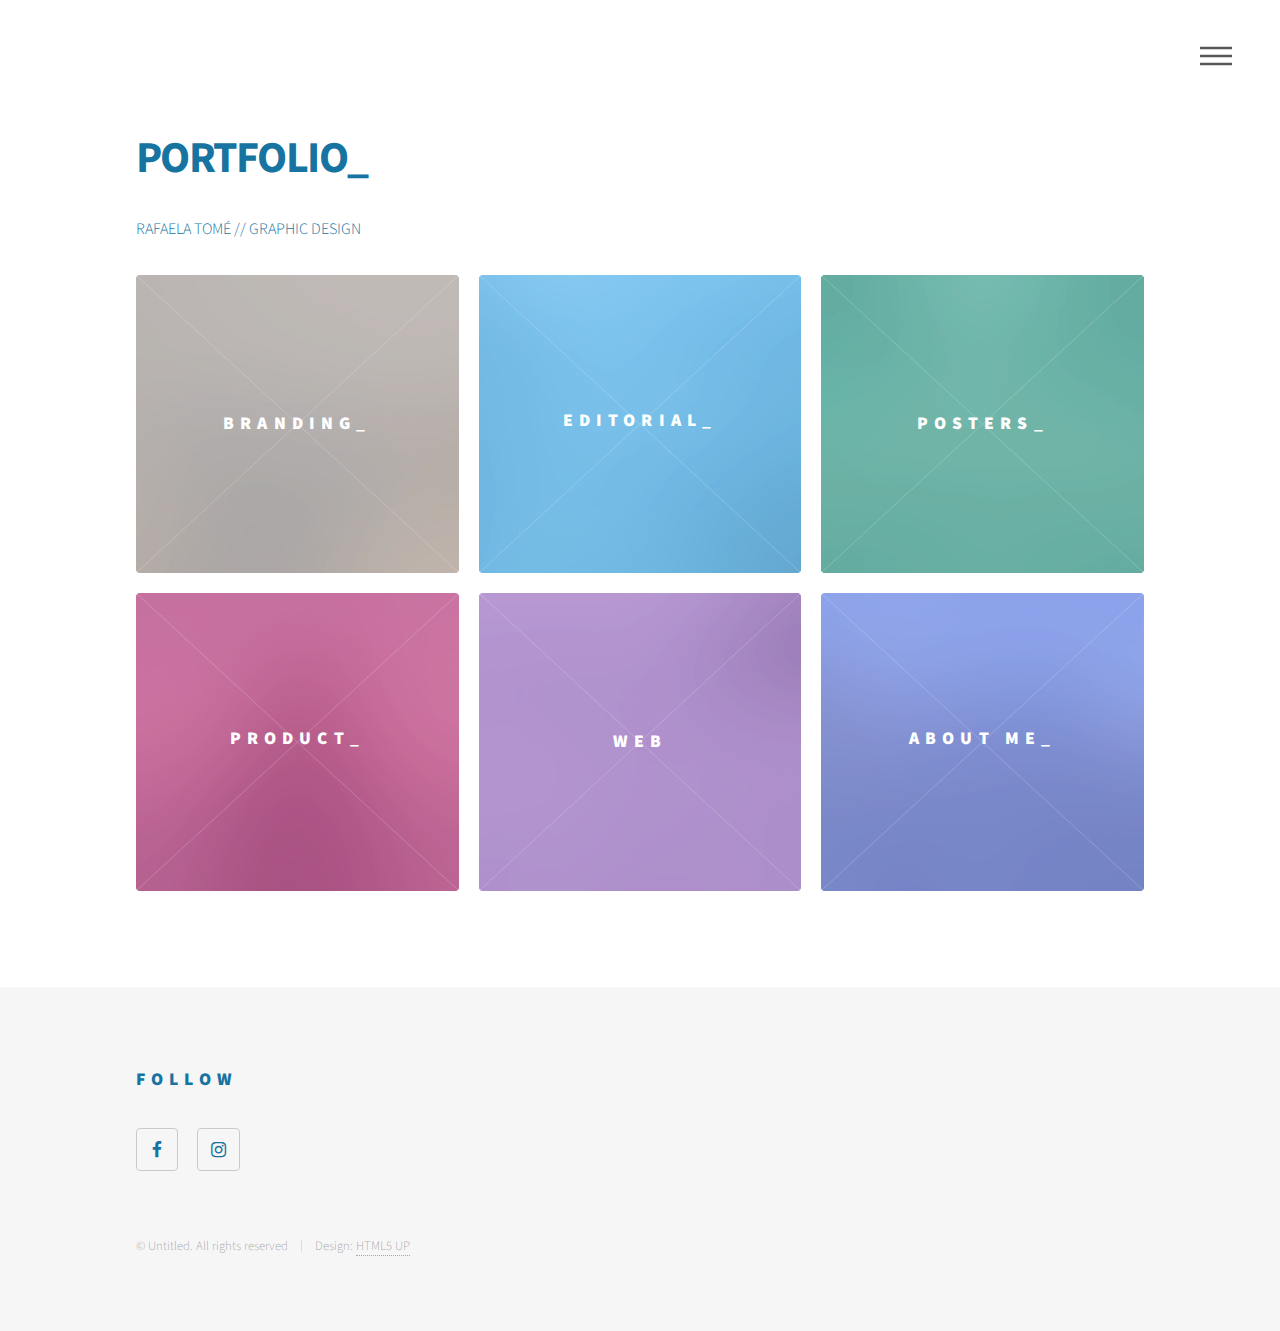
==== index.html @ 26c90a26 "versão1" ====
<!DOCTYPE HTML>
<!--
	Phantom by HTML5 UP
	html5up.net | @ajlkn
	Free for personal and commercial use under the CCA 3.0 license (html5up.net/license)
-->
<html>
	<head>
		<title>Portfolio</title>
		<meta charset="utf-8" />
		<meta name="viewport" content="width=device-width, initial-scale=1, user-scalable=no" />
		<link rel="stylesheet" href="assets/css/main.css" />
		<noscript><link rel="stylesheet" href="assets/css/noscript.css" /></noscript>
	</head>
	<body class="is-preload">
		<!-- Wrapper -->
			<div id="wrapper">

				<!-- Header -->
					<header id="header">
						<div class="inner">

							<!-- Nav -->
								<nav>
									<ul>
										<li><a href="#menu">Menu</a></li>
									</ul>
								</nav>

						</div>
					</header>

				<!-- Menu -->
					<nav id="menu">
						<h2>Menu</h2>
						<ul>
							<li><a href="index.html">Home</a></li>
							<li><a href="generic.html">About Me</a></li>
						</ul>
					</nav>

				<!-- Main -->
					<div id="main">
						<div class="inner">
							<header>
								<h1>PORTFOLIO_<br />
							</h1>
								<p>RAFAELA TOMÉ // GRAPHIC DESIGN</p>
							</header>
							<section class="tiles">
								<article class="style1">
									<span class="image">
										<img src="images/pic01.jpg" alt="" />
									</span>
									<a href="generic.html">
										<h2>BRANDING_</h2>
										<div class="content">
									</a>
								</article>
								<article class="style2">
									<span class="image">
										<img src="images/pic02.jpg" alt="" />
									</span>
									<a href="generic.html">
										<h2>EDITORIAL_</h2>
										<div class="content">
										</div>
									</a>
								</article>
								<article class="style3">
									<span class="image">
										<img src="images/pic03.jpg" alt="" />
									</span>
									<a href="generic.html">
										<h2>POSTERS_</h2>
										<div class="content">
									</a>
								</article>
								<article class="style4">
									<span class="image">
										<img src="images/pic04.jpg" alt="" />
									</span>
									<a href="generic.html">
										<h2>PRODUCT_</h2>
										<div class="content">
										</div>
									</a>
								</article>
								<article class="style5">
									<span class="image">
										<img src="images/pic05.jpg" alt="" />
									</span>
									<a href="generic.html">
										<h2>WEB</h2>
										<div class="content">
									</a>
								</article>
								<article class="style6">
									<span class="image">
										<img src="images/pic06.jpg" alt="" />
									</span>
									<a href="generic.html">
										<h2>ABOUT ME_</h2>
										<div class="content">
										</div>
									</a>
								</article>
								</article>
							</section>
						</div>
					</div>

				<!-- Footer -->
					<footer id="footer">
						<div class="inner">
								</form>
							</section>
							<section>
								<h2>Follow</h2>
								<ul class="icons">
									<li><a href="https://www.facebook.com/rafaela.tome.790" class="icon style2 fa-facebook"><span class="label">Facebook</span></a></li>
									<li><a href="#" class="icon style2 fa-instagram"><span class="label">Instagram</span></a></li>
								</ul>
							</section>
							<ul class="copyright">
								<li>&copy; Untitled. All rights reserved</li><li>Design: <a href="http://html5up.net">HTML5 UP</a></li>
							</ul>
						</div>
					</footer>

			</div>

		<!-- Scripts -->
			<script src="assets/js/jquery.min.js"></script>
			<script src="assets/js/browser.min.js"></script>
			<script src="assets/js/breakpoints.min.js"></script>
			<script src="assets/js/util.js"></script>
			<script src="assets/js/main.js"></script>

	</body>
</html>
---- assets/css/main.css ----
@import url(font-awesome.min.css);
@import url("https://fonts.googleapis.com/css?family=Source+Sans+Pro:300,700,900");

/*
	Phantom by HTML5 UP
	html5up.net | @ajlkn
	Free for personal and commercial use under the CCA 3.0 license (html5up.net/license)
*/

html, body, div, span, applet, object,
iframe, h1, h2, h3, h4, h5, h6, p, blockquote,
pre, a, abbr, acronym, address, big, cite,
code, del, dfn, em, img, ins, kbd, q, s, samp,
small, strike, strong, sub, sup, tt, var, b,
u, i, center, dl, dt, dd, ol, ul, li, fieldset,
form, label, legend, table, caption, tbody,
tfoot, thead, tr, th, td, article, aside,
canvas, details, embed, figure, figcaption,
footer, header, hgroup, menu, nav, output, ruby,
section, summary, time, mark, audio, video {
	margin: 0;
	padding: 0;
	border: 0;
	font-size: 100%;
	font: inherit;
	vertical-align: baseline;}

article, aside, details, figcaption, figure,
footer, header, hgroup, menu, nav, section {
	display: block;}

body {
	line-height: 1;
}

ol, ul {
	list-style: none;
}

blockquote, q {
	quotes: none;
}

	blockquote:before, blockquote:after, q:before, q:after {
		content: '';
		content: none;
	}

table {
	border-collapse: collapse;
	border-spacing: 0;
}

body {
	-webkit-text-size-adjust: none;
}

mark {
	background-color: transparent;
	color: inherit;
}

input::-moz-focus-inner {
	border: 0;
	padding: 0;
}

input, select, textarea {
	-moz-appearance: none;
	-webkit-appearance: none;
	-ms-appearance: none;
	appearance: none;
}

/* Basic */

	@-ms-viewport {
		width: device-width;
	}

	body {
		-ms-overflow-style: scrollbar;
	}

	@media screen and (max-width: 480px) {

		html, body {
			min-width: 320px;
		}

	}

	html {
		box-sizing: border-box;
	}

	*, *:before, *:after {
		box-sizing: inherit;
	}

	body {
		background: #ffffff;
	}

		body.is-preload *, body.is-preload *:before, body.is-preload *:after {
			-moz-animation: none !important;
			-webkit-animation: none !important;
			-ms-animation: none !important;
			animation: none !important;
			-moz-transition: none !important;
			-webkit-transition: none !important;
			-ms-transition: none !important;
			transition: none !important;
		}

/* Type */

	body, input, select, textarea {
		color: #17739f;
		font-family: "Source Sans Pro", Helvetica, sans-serif;
		font-size: 16pt;
		font-weight: 300;
		line-height: 1.75;
	}

		@media screen and (max-width: 1680px) {

			body, input, select, textarea {
				font-size: 14pt;
			}

		}

		@media screen and (max-width: 1280px) {

			body, input, select, textarea {
				font-size: 12pt;
			}

		}

	a {
		-moz-transition: border-bottom-color 0.2s ease, color 0.2s ease;
		-webkit-transition: border-bottom-color 0.2s ease, color 0.2s ease;
		-ms-transition: border-bottom-color 0.2s ease, color 0.2s ease;
		transition: border-bottom-color 0.2s ease, color 0.2s ease;
		text-decoration: none;
		color: #585858;
		border-bottom: dotted 1px rgba(88, 88, 88, 0.5);
	}

		a:hover {
			border-bottom-color: transparent;
			color: #17739f !important;
		}

	strong, b {
		font-weight: 900;
	}

	em, i {
		font-style: italic;
	}

	p {
		margin: 0 0 2em 0;
	}

	h1 {
		font-size: 2.75em;
		font-weight: 700;
		line-height: 1.3;
		margin: 0 0 1em 0;
		letter-spacing: -0.035em;
	}

		h1 a {
			color: inherit;
		}

		@media screen and (max-width: 736px) {

			h1 {
				font-size: 2em;
				margin: 0 0 1em 0;
			}

		}

		@media screen and (max-width: 360px) {

			h1 {
				font-size: 1.75em;
			}

		}

	h2, h3, h4, h5, h6 {
		font-weight: 900;
		line-height: 1.5;
		margin: 0 0 2em 0;
		text-transform: uppercase;
		letter-spacing: 0.35em;
	}

		h2 a, h3 a, h4 a, h5 a, h6 a {
			color: inherit;
		}

	h2 {
		font-size: 1.1em;
	}

	h3 {
		font-size: 1em;
	}

	h4 {
		font-size: 0.8em;
	}

	h5 {
		font-size: 0.8em;
	}

	h6 {
		font-size: 0.8em;
	}

	@media screen and (max-width: 980px) {

		h1 br, h2 br, h3 br, h4 br, h5 br, h6 br {
			display: none;
		}

	}

	@media screen and (max-width: 736px) {

		h2 {
			font-size: 1em;
		}

		h3 {
			font-size: 0.8em;
		}

	}

	sub {
		font-size: 0.8em;
		position: relative;
		top: 0.5em;
	}

	sup {
		font-size: 0.8em;
		position: relative;
		top: -0.5em;
	}

	blockquote {
		border-left: solid 4px #c9c9c9;
		font-style: italic;
		margin: 0 0 2em 0;
		padding: 0.5em 0 0.5em 2em;
	}

	code {
		background: rgba(144, 144, 144, 0.075);
		border-radius: 4px;
		border: solid 1px #c9c9c9;
		font-family: "Courier New", monospace;
		font-size: 0.9em;
		margin: 0 0.25em;
		padding: 0.25em 0.65em;
	}

	pre {
		-webkit-overflow-scrolling: touch;
		font-family: "Courier New", monospace;
		font-size: 0.9em;
		margin: 0 0 2em 0;
	}

		pre code {
			display: block;
			line-height: 1.75;
			padding: 1em 1.5em;
			overflow-x: auto;
		}

	hr {
		border: 0;
		border-bottom: solid 1px #c9c9c9;
		margin: 2em 0;
	}

		hr.major {
			margin: 3em 0;
		}

	.align-left {
		text-align: left;
	}

	.align-center {
		text-align: center;
	}

	.align-right {
		text-align: right;
	}

/* Row */

	.row {
		display: flex;
		flex-wrap: wrap;
		box-sizing: border-box;
		align-items: stretch;
	}

		.row > * {
			box-sizing: border-box;
		}

		.row.gtr-uniform > * > :last-child {
			margin-bottom: 0;
		}

		.row.aln-left {
			justify-content: flex-start;
		}

		.row.aln-center {
			justify-content: center;
		}

		.row.aln-right {
			justify-content: flex-end;
		}

		.row.aln-top {
			align-items: flex-start;
		}

		.row.aln-middle {
			align-items: center;
		}

		.row.aln-bottom {
			align-items: flex-end;
		}

		.row > .imp {
			order: -1;
		}

		.row > .col-1 {
			width: 8.3333333333%;
		}

		.row > .off-1 {
			margin-left: 8.3333333333%;
		}

		.row > .col-2 {
			width: 16.6666666667%;
		}

		.row > .off-2 {
			margin-left: 16.6666666667%;
		}

		.row > .col-3 {
			width: 25%;
		}

		.row > .off-3 {
			margin-left: 25%;
		}

		.row > .col-4 {
			width: 33.3333333333%;
		}

		.row > .off-4 {
			margin-left: 33.3333333333%;
		}

		.row > .col-5 {
			width: 41.6666666667%;
		}

		.row > .off-5 {
			margin-left: 41.6666666667%;
		}

		.row > .col-6 {
			width: 50%;
		}

		.row > .off-6 {
			margin-left: 50%;
		}

		.row > .col-7 {
			width: 58.3333333333%;
		}

		.row > .off-7 {
			margin-left: 58.3333333333%;
		}

		.row > .col-8 {
			width: 66.6666666667%;
		}

		.row > .off-8 {
			margin-left: 66.6666666667%;
		}

		.row > .col-9 {
			width: 75%;
		}

		.row > .off-9 {
			margin-left: 75%;
		}

		.row > .col-10 {
			width: 83.3333333333%;
		}

		.row > .off-10 {
			margin-left: 83.3333333333%;
		}

		.row > .col-11 {
			width: 91.6666666667%;
		}

		.row > .off-11 {
			margin-left: 91.6666666667%;
		}

		.row > .col-12 {
			width: 100%;
		}

		.row > .off-12 {
			margin-left: 100%;
		}

		.row.gtr-0 {
			margin-top: 0;
			margin-left: 0em;
		}

			.row.gtr-0 > * {
				padding: 0 0 0 0em;
			}

			.row.gtr-0.gtr-uniform {
				margin-top: 0em;
			}

				.row.gtr-0.gtr-uniform > * {
					padding-top: 0em;
				}

		.row.gtr-25 {
			margin-top: 0;
			margin-left: -0.5em;
		}

			.row.gtr-25 > * {
				padding: 0 0 0 0.5em;
			}

			.row.gtr-25.gtr-uniform {
				margin-top: -0.5em;
			}

				.row.gtr-25.gtr-uniform > * {
					padding-top: 0.5em;
				}

		.row.gtr-50 {
			margin-top: 0;
			margin-left: -1em;
		}

			.row.gtr-50 > * {
				padding: 0 0 0 1em;
			}

			.row.gtr-50.gtr-uniform {
				margin-top: -1em;
			}

				.row.gtr-50.gtr-uniform > * {
					padding-top: 1em;
				}

		.row {
			margin-top: 0;
			margin-left: -2em;
		}

			.row > * {
				padding: 0 0 0 2em;
			}

			.row.gtr-uniform {
				margin-top: -2em;
			}

				.row.gtr-uniform > * {
					padding-top: 2em;
				}

		.row.gtr-150 {
			margin-top: 0;
			margin-left: -3em;
		}

			.row.gtr-150 > * {
				padding: 0 0 0 3em;
			}

			.row.gtr-150.gtr-uniform {
				margin-top: -3em;
			}

				.row.gtr-150.gtr-uniform > * {
					padding-top: 3em;
				}

		.row.gtr-200 {
			margin-top: 0;
			margin-left: -4em;
		}

			.row.gtr-200 > * {
				padding: 0 0 0 4em;
			}

			.row.gtr-200.gtr-uniform {
				margin-top: -4em;
			}

				.row.gtr-200.gtr-uniform > * {
					padding-top: 4em;
				}

		@media screen and (max-width: 1680px) {

			.row {
				display: flex;
				flex-wrap: wrap;
				box-sizing: border-box;
				align-items: stretch;
			}

				.row > * {
					box-sizing: border-box;
				}

				.row.gtr-uniform > * > :last-child {
					margin-bottom: 0;
				}

				.row.aln-left {
					justify-content: flex-start;
				}

				.row.aln-center {
					justify-content: center;
				}

				.row.aln-right {
					justify-content: flex-end;
				}

				.row.aln-top {
					align-items: flex-start;
				}

				.row.aln-middle {
					align-items: center;
				}

				.row.aln-bottom {
					align-items: flex-end;
				}

				.row > .imp-xlarge {
					order: -1;
				}

				.row > .col-1-xlarge {
					width: 8.3333333333%;
				}

				.row > .off-1-xlarge {
					margin-left: 8.3333333333%;
				}

				.row > .col-2-xlarge {
					width: 16.6666666667%;
				}

				.row > .off-2-xlarge {
					margin-left: 16.6666666667%;
				}

				.row > .col-3-xlarge {
					width: 25%;
				}

				.row > .off-3-xlarge {
					margin-left: 25%;
				}

				.row > .col-4-xlarge {
					width: 33.3333333333%;
				}

				.row > .off-4-xlarge {
					margin-left: 33.3333333333%;
				}

				.row > .col-5-xlarge {
					width: 41.6666666667%;
				}

				.row > .off-5-xlarge {
					margin-left: 41.6666666667%;
				}

				.row > .col-6-xlarge {
					width: 50%;
				}

				.row > .off-6-xlarge {
					margin-left: 50%;
				}

				.row > .col-7-xlarge {
					width: 58.3333333333%;
				}

				.row > .off-7-xlarge {
					margin-left: 58.3333333333%;
				}

				.row > .col-8-xlarge {
					width: 66.6666666667%;
				}

				.row > .off-8-xlarge {
					margin-left: 66.6666666667%;
				}

				.row > .col-9-xlarge {
					width: 75%;
				}

				.row > .off-9-xlarge {
					margin-left: 75%;
				}

				.row > .col-10-xlarge {
					width: 83.3333333333%;
				}

				.row > .off-10-xlarge {
					margin-left: 83.3333333333%;
				}

				.row > .col-11-xlarge {
					width: 91.6666666667%;
				}

				.row > .off-11-xlarge {
					margin-left: 91.6666666667%;
				}

				.row > .col-12-xlarge {
					width: 100%;
				}

				.row > .off-12-xlarge {
					margin-left: 100%;
				}

				.row.gtr-0 {
					margin-top: 0;
					margin-left: 0em;
				}

					.row.gtr-0 > * {
						padding: 0 0 0 0em;
					}

					.row.gtr-0.gtr-uniform {
						margin-top: 0em;
					}

						.row.gtr-0.gtr-uniform > * {
							padding-top: 0em;
						}

				.row.gtr-25 {
					margin-top: 0;
					margin-left: -0.5em;
				}

					.row.gtr-25 > * {
						padding: 0 0 0 0.5em;
					}

					.row.gtr-25.gtr-uniform {
						margin-top: -0.5em;
					}

						.row.gtr-25.gtr-uniform > * {
							padding-top: 0.5em;
						}

				.row.gtr-50 {
					margin-top: 0;
					margin-left: -1em;
				}

					.row.gtr-50 > * {
						padding: 0 0 0 1em;
					}

					.row.gtr-50.gtr-uniform {
						margin-top: -1em;
					}

						.row.gtr-50.gtr-uniform > * {
							padding-top: 1em;
						}

				.row {
					margin-top: 0;
					margin-left: -2em;
				}

					.row > * {
						padding: 0 0 0 2em;
					}

					.row.gtr-uniform {
						margin-top: -2em;
					}

						.row.gtr-uniform > * {
							padding-top: 2em;
						}

				.row.gtr-150 {
					margin-top: 0;
					margin-left: -3em;
				}

					.row.gtr-150 > * {
						padding: 0 0 0 3em;
					}

					.row.gtr-150.gtr-uniform {
						margin-top: -3em;
					}

						.row.gtr-150.gtr-uniform > * {
							padding-top: 3em;
						}

				.row.gtr-200 {
					margin-top: 0;
					margin-left: -4em;
				}

					.row.gtr-200 > * {
						padding: 0 0 0 4em;
					}

					.row.gtr-200.gtr-uniform {
						margin-top: -4em;
					}

						.row.gtr-200.gtr-uniform > * {
							padding-top: 4em;
						}

		}

		@media screen and (max-width: 1280px) {

			.row {
				display: flex;
				flex-wrap: wrap;
				box-sizing: border-box;
				align-items: stretch;
			}

				.row > * {
					box-sizing: border-box;
				}

				.row.gtr-uniform > * > :last-child {
					margin-bottom: 0;
				}

				.row.aln-left {
					justify-content: flex-start;
				}

				.row.aln-center {
					justify-content: center;
				}

				.row.aln-right {
					justify-content: flex-end;
				}

				.row.aln-top {
					align-items: flex-start;
				}

				.row.aln-middle {
					align-items: center;
				}

				.row.aln-bottom {
					align-items: flex-end;
				}

				.row > .imp-large {
					order: -1;
				}

				.row > .col-1-large {
					width: 8.3333333333%;
				}

				.row > .off-1-large {
					margin-left: 8.3333333333%;
				}

				.row > .col-2-large {
					width: 16.6666666667%;
				}

				.row > .off-2-large {
					margin-left: 16.6666666667%;
				}

				.row > .col-3-large {
					width: 25%;
				}

				.row > .off-3-large {
					margin-left: 25%;
				}

				.row > .col-4-large {
					width: 33.3333333333%;
				}

				.row > .off-4-large {
					margin-left: 33.3333333333%;
				}

				.row > .col-5-large {
					width: 41.6666666667%;
				}

				.row > .off-5-large {
					margin-left: 41.6666666667%;
				}

				.row > .col-6-large {
					width: 50%;
				}

				.row > .off-6-large {
					margin-left: 50%;
				}

				.row > .col-7-large {
					width: 58.3333333333%;
				}

				.row > .off-7-large {
					margin-left: 58.3333333333%;
				}

				.row > .col-8-large {
					width: 66.6666666667%;
				}

				.row > .off-8-large {
					margin-left: 66.6666666667%;
				}

				.row > .col-9-large {
					width: 75%;
				}

				.row > .off-9-large {
					margin-left: 75%;
				}

				.row > .col-10-large {
					width: 83.3333333333%;
				}

				.row > .off-10-large {
					margin-left: 83.3333333333%;
				}

				.row > .col-11-large {
					width: 91.6666666667%;
				}

				.row > .off-11-large {
					margin-left: 91.6666666667%;
				}

				.row > .col-12-large {
					width: 100%;
				}

				.row > .off-12-large {
					margin-left: 100%;
				}

				.row.gtr-0 {
					margin-top: 0;
					margin-left: 0em;
				}

					.row.gtr-0 > * {
						padding: 0 0 0 0em;
					}

					.row.gtr-0.gtr-uniform {
						margin-top: 0em;
					}

						.row.gtr-0.gtr-uniform > * {
							padding-top: 0em;
						}

				.row.gtr-25 {
					margin-top: 0;
					margin-left: -0.5em;
				}

					.row.gtr-25 > * {
						padding: 0 0 0 0.5em;
					}

					.row.gtr-25.gtr-uniform {
						margin-top: -0.5em;
					}

						.row.gtr-25.gtr-uniform > * {
							padding-top: 0.5em;
						}

				.row.gtr-50 {
					margin-top: 0;
					margin-left: -1em;
				}

					.row.gtr-50 > * {
						padding: 0 0 0 1em;
					}

					.row.gtr-50.gtr-uniform {
						margin-top: -1em;
					}

						.row.gtr-50.gtr-uniform > * {
							padding-top: 1em;
						}

				.row {
					margin-top: 0;
					margin-left: -2em;
				}

					.row > * {
						padding: 0 0 0 2em;
					}

					.row.gtr-uniform {
						margin-top: -2em;
					}

						.row.gtr-uniform > * {
							padding-top: 2em;
						}

				.row.gtr-150 {
					margin-top: 0;
					margin-left: -3em;
				}

					.row.gtr-150 > * {
						padding: 0 0 0 3em;
					}

					.row.gtr-150.gtr-uniform {
						margin-top: -3em;
					}

						.row.gtr-150.gtr-uniform > * {
							padding-top: 3em;
						}

				.row.gtr-200 {
					margin-top: 0;
					margin-left: -4em;
				}

					.row.gtr-200 > * {
						padding: 0 0 0 4em;
					}

					.row.gtr-200.gtr-uniform {
						margin-top: -4em;
					}

						.row.gtr-200.gtr-uniform > * {
							padding-top: 4em;
						}

		}

		@media screen and (max-width: 980px) {

			.row {
				display: flex;
				flex-wrap: wrap;
				box-sizing: border-box;
				align-items: stretch;
			}

				.row > * {
					box-sizing: border-box;
				}

				.row.gtr-uniform > * > :last-child {
					margin-bottom: 0;
				}

				.row.aln-left {
					justify-content: flex-start;
				}

				.row.aln-center {
					justify-content: center;
				}

				.row.aln-right {
					justify-content: flex-end;
				}

				.row.aln-top {
					align-items: flex-start;
				}

				.row.aln-middle {
					align-items: center;
				}

				.row.aln-bottom {
					align-items: flex-end;
				}

				.row > .imp-medium {
					order: -1;
				}

				.row > .col-1-medium {
					width: 8.3333333333%;
				}

				.row > .off-1-medium {
					margin-left: 8.3333333333%;
				}

				.row > .col-2-medium {
					width: 16.6666666667%;
				}

				.row > .off-2-medium {
					margin-left: 16.6666666667%;
				}

				.row > .col-3-medium {
					width: 25%;
				}

				.row > .off-3-medium {
					margin-left: 25%;
				}

				.row > .col-4-medium {
					width: 33.3333333333%;
				}

				.row > .off-4-medium {
					margin-left: 33.3333333333%;
				}

				.row > .col-5-medium {
					width: 41.6666666667%;
				}

				.row > .off-5-medium {
					margin-left: 41.6666666667%;
				}

				.row > .col-6-medium {
					width: 50%;
				}

				.row > .off-6-medium {
					margin-left: 50%;
				}

				.row > .col-7-medium {
					width: 58.3333333333%;
				}

				.row > .off-7-medium {
					margin-left: 58.3333333333%;
				}

				.row > .col-8-medium {
					width: 66.6666666667%;
				}

				.row > .off-8-medium {
					margin-left: 66.6666666667%;
				}

				.row > .col-9-medium {
					width: 75%;
				}

				.row > .off-9-medium {
					margin-left: 75%;
				}

				.row > .col-10-medium {
					width: 83.3333333333%;
				}

				.row > .off-10-medium {
					margin-left: 83.3333333333%;
				}

				.row > .col-11-medium {
					width: 91.6666666667%;
				}

				.row > .off-11-medium {
					margin-left: 91.6666666667%;
				}

				.row > .col-12-medium {
					width: 100%;
				}

				.row > .off-12-medium {
					margin-left: 100%;
				}

				.row.gtr-0 {
					margin-top: 0;
					margin-left: 0em;
				}

					.row.gtr-0 > * {
						padding: 0 0 0 0em;
					}

					.row.gtr-0.gtr-uniform {
						margin-top: 0em;
					}

						.row.gtr-0.gtr-uniform > * {
							padding-top: 0em;
						}

				.row.gtr-25 {
					margin-top: 0;
					margin-left: -0.375em;
				}

					.row.gtr-25 > * {
						padding: 0 0 0 0.375em;
					}

					.row.gtr-25.gtr-uniform {
						margin-top: -0.375em;
					}

						.row.gtr-25.gtr-uniform > * {
							padding-top: 0.375em;
						}

				.row.gtr-50 {
					margin-top: 0;
					margin-left: -0.75em;
				}

					.row.gtr-50 > * {
						padding: 0 0 0 0.75em;
					}

					.row.gtr-50.gtr-uniform {
						margin-top: -0.75em;
					}

						.row.gtr-50.gtr-uniform > * {
							padding-top: 0.75em;
						}

				.row {
					margin-top: 0;
					margin-left: -1.5em;
				}

					.row > * {
						padding: 0 0 0 1.5em;
					}

					.row.gtr-uniform {
						margin-top: -1.5em;
					}

						.row.gtr-uniform > * {
							padding-top: 1.5em;
						}

				.row.gtr-150 {
					margin-top: 0;
					margin-left: -2.25em;
				}

					.row.gtr-150 > * {
						padding: 0 0 0 2.25em;
					}

					.row.gtr-150.gtr-uniform {
						margin-top: -2.25em;
					}

						.row.gtr-150.gtr-uniform > * {
							padding-top: 2.25em;
						}

				.row.gtr-200 {
					margin-top: 0;
					margin-left: -3em;
				}

					.row.gtr-200 > * {
						padding: 0 0 0 3em;
					}

					.row.gtr-200.gtr-uniform {
						margin-top: -3em;
					}

						.row.gtr-200.gtr-uniform > * {
							padding-top: 3em;
						}

		}

		@media screen and (max-width: 736px) {

			.row {
				display: flex;
				flex-wrap: wrap;
				box-sizing: border-box;
				align-items: stretch;
			}

				.row > * {
					box-sizing: border-box;
				}

				.row.gtr-uniform > * > :last-child {
					margin-bottom: 0;
				}

				.row.aln-left {
					justify-content: flex-start;
				}

				.row.aln-center {
					justify-content: center;
				}

				.row.aln-right {
					justify-content: flex-end;
				}

				.row.aln-top {
					align-items: flex-start;
				}

				.row.aln-middle {
					align-items: center;
				}

				.row.aln-bottom {
					align-items: flex-end;
				}

				.row > .imp-small {
					order: -1;
				}

				.row > .col-1-small {
					width: 8.3333333333%;
				}

				.row > .off-1-small {
					margin-left: 8.3333333333%;
				}

				.row > .col-2-small {
					width: 16.6666666667%;
				}

				.row > .off-2-small {
					margin-left: 16.6666666667%;
				}

				.row > .col-3-small {
					width: 25%;
				}

				.row > .off-3-small {
					margin-left: 25%;
				}

				.row > .col-4-small {
					width: 33.3333333333%;
				}

				.row > .off-4-small {
					margin-left: 33.3333333333%;
				}

				.row > .col-5-small {
					width: 41.6666666667%;
				}

				.row > .off-5-small {
					margin-left: 41.6666666667%;
				}

				.row > .col-6-small {
					width: 50%;
				}

				.row > .off-6-small {
					margin-left: 50%;
				}

				.row > .col-7-small {
					width: 58.3333333333%;
				}

				.row > .off-7-small {
					margin-left: 58.3333333333%;
				}

				.row > .col-8-small {
					width: 66.6666666667%;
				}

				.row > .off-8-small {
					margin-left: 66.6666666667%;
				}

				.row > .col-9-small {
					width: 75%;
				}

				.row > .off-9-small {
					margin-left: 75%;
				}

				.row > .col-10-small {
					width: 83.3333333333%;
				}

				.row > .off-10-small {
					margin-left: 83.3333333333%;
				}

				.row > .col-11-small {
					width: 91.6666666667%;
				}

				.row > .off-11-small {
					margin-left: 91.6666666667%;
				}

				.row > .col-12-small {
					width: 100%;
				}

				.row > .off-12-small {
					margin-left: 100%;
				}

				.row.gtr-0 {
					margin-top: 0;
					margin-left: 0em;
				}

					.row.gtr-0 > * {
						padding: 0 0 0 0em;
					}

					.row.gtr-0.gtr-uniform {
						margin-top: 0em;
					}

						.row.gtr-0.gtr-uniform > * {
							padding-top: 0em;
						}

				.row.gtr-25 {
					margin-top: 0;
					margin-left: -0.25em;
				}

					.row.gtr-25 > * {
						padding: 0 0 0 0.25em;
					}

					.row.gtr-25.gtr-uniform {
						margin-top: -0.25em;
					}

						.row.gtr-25.gtr-uniform > * {
							padding-top: 0.25em;
						}

				.row.gtr-50 {
					margin-top: 0;
					margin-left: -0.5em;
				}

					.row.gtr-50 > * {
						padding: 0 0 0 0.5em;
					}

					.row.gtr-50.gtr-uniform {
						margin-top: -0.5em;
					}

						.row.gtr-50.gtr-uniform > * {
							padding-top: 0.5em;
						}

				.row {
					margin-top: 0;
					margin-left: -1em;
				}

					.row > * {
						padding: 0 0 0 1em;
					}

					.row.gtr-uniform {
						margin-top: -1em;
					}

						.row.gtr-uniform > * {
							padding-top: 1em;
						}

				.row.gtr-150 {
					margin-top: 0;
					margin-left: -1.5em;
				}

					.row.gtr-150 > * {
						padding: 0 0 0 1.5em;
					}

					.row.gtr-150.gtr-uniform {
						margin-top: -1.5em;
					}

						.row.gtr-150.gtr-uniform > * {
							padding-top: 1.5em;
						}

				.row.gtr-200 {
					margin-top: 0;
					margin-left: -2em;
				}

					.row.gtr-200 > * {
						padding: 0 0 0 2em;
					}

					.row.gtr-200.gtr-uniform {
						margin-top: -2em;
					}

						.row.gtr-200.gtr-uniform > * {
							padding-top: 2em;
						}

		}

		@media screen and (max-width: 480px) {

			.row {
				display: flex;
				flex-wrap: wrap;
				box-sizing: border-box;
				align-items: stretch;
			}

				.row > * {
					box-sizing: border-box;
				}

				.row.gtr-uniform > * > :last-child {
					margin-bottom: 0;
				}

				.row.aln-left {
					justify-content: flex-start;
				}

				.row.aln-center {
					justify-content: center;
				}

				.row.aln-right {
					justify-content: flex-end;
				}

				.row.aln-top {
					align-items: flex-start;
				}

				.row.aln-middle {
					align-items: center;
				}

				.row.aln-bottom {
					align-items: flex-end;
				}

				.row > .imp-xsmall {
					order: -1;
				}

				.row > .col-1-xsmall {
					width: 8.3333333333%;
				}

				.row > .off-1-xsmall {
					margin-left: 8.3333333333%;
				}

				.row > .col-2-xsmall {
					width: 16.6666666667%;
				}

				.row > .off-2-xsmall {
					margin-left: 16.6666666667%;
				}

				.row > .col-3-xsmall {
					width: 25%;
				}

				.row > .off-3-xsmall {
					margin-left: 25%;
				}

				.row > .col-4-xsmall {
					width: 33.3333333333%;
				}

				.row > .off-4-xsmall {
					margin-left: 33.3333333333%;
				}

				.row > .col-5-xsmall {
					width: 41.6666666667%;
				}

				.row > .off-5-xsmall {
					margin-left: 41.6666666667%;
				}

				.row > .col-6-xsmall {
					width: 50%;
				}

				.row > .off-6-xsmall {
					margin-left: 50%;
				}

				.row > .col-7-xsmall {
					width: 58.3333333333%;
				}

				.row > .off-7-xsmall {
					margin-left: 58.3333333333%;
				}

				.row > .col-8-xsmall {
					width: 66.6666666667%;
				}

				.row > .off-8-xsmall {
					margin-left: 66.6666666667%;
				}

				.row > .col-9-xsmall {
					width: 75%;
				}

				.row > .off-9-xsmall {
					margin-left: 75%;
				}

				.row > .col-10-xsmall {
					width: 83.3333333333%;
				}

				.row > .off-10-xsmall {
					margin-left: 83.3333333333%;
				}

				.row > .col-11-xsmall {
					width: 91.6666666667%;
				}

				.row > .off-11-xsmall {
					margin-left: 91.6666666667%;
				}

				.row > .col-12-xsmall {
					width: 100%;
				}

				.row > .off-12-xsmall {
					margin-left: 100%;
				}

				.row.gtr-0 {
					margin-top: 0;
					margin-left: 0em;
				}

					.row.gtr-0 > * {
						padding: 0 0 0 0em;
					}

					.row.gtr-0.gtr-uniform {
						margin-top: 0em;
					}

						.row.gtr-0.gtr-uniform > * {
							padding-top: 0em;
						}

				.row.gtr-25 {
					margin-top: 0;
					margin-left: -0.25em;
				}

					.row.gtr-25 > * {
						padding: 0 0 0 0.25em;
					}

					.row.gtr-25.gtr-uniform {
						margin-top: -0.25em;
					}

						.row.gtr-25.gtr-uniform > * {
							padding-top: 0.25em;
						}

				.row.gtr-50 {
					margin-top: 0;
					margin-left: -0.5em;
				}

					.row.gtr-50 > * {
						padding: 0 0 0 0.5em;
					}

					.row.gtr-50.gtr-uniform {
						margin-top: -0.5em;
					}

						.row.gtr-50.gtr-uniform > * {
							padding-top: 0.5em;
						}

				.row {
					margin-top: 0;
					margin-left: -1em;
				}

					.row > * {
						padding: 0 0 0 1em;
					}

					.row.gtr-uniform {
						margin-top: -1em;
					}

						.row.gtr-uniform > * {
							padding-top: 1em;
						}

				.row.gtr-150 {
					margin-top: 0;
					margin-left: -1.5em;
				}

					.row.gtr-150 > * {
						padding: 0 0 0 1.5em;
					}

					.row.gtr-150.gtr-uniform {
						margin-top: -1.5em;
					}

						.row.gtr-150.gtr-uniform > * {
							padding-top: 1.5em;
						}

				.row.gtr-200 {
					margin-top: 0;
					margin-left: -2em;
				}

					.row.gtr-200 > * {
						padding: 0 0 0 2em;
					}

					.row.gtr-200.gtr-uniform {
						margin-top: -2em;
					}

						.row.gtr-200.gtr-uniform > * {
							padding-top: 2em;
						}

		}

/* Section/Article */

	section.special, article.special {
		text-align: center;
	}

	header p {
		margin-top: -1em;
	}

	@media screen and (max-width: 736px) {

		header p {
			margin-top: 0;
		}

	}

/* Icon */

	.icon {
		text-decoration: none;
		border-bottom: none;
		position: relative;
	}

		.icon:before {
			-moz-osx-font-smoothing: grayscale;
			-webkit-font-smoothing: antialiased;
			font-family: FontAwesome;
			font-style: normal;
			font-weight: normal;
			text-transform: none !important;
		}

		.icon > .label {
			display: none;
		}

		.icon.style2 {
			-moz-transition: background-color 0.2s ease-in-out, color 0.2s ease-in-out, border-color 0.2s ease-in-out;
			-webkit-transition: background-color 0.2s ease-in-out, color 0.2s ease-in-out, border-color 0.2s ease-in-out;
			-ms-transition: background-color 0.2s ease-in-out, color 0.2s ease-in-out, border-color 0.2s ease-in-out;
			transition: background-color 0.2s ease-in-out, color 0.2s ease-in-out, border-color 0.2s ease-in-out;
			background-color: transparent;
			border: solid 1px #c9c9c9;
			border-radius: 4px;
			width: 2.65em;
			height: 2.65em;
			display: inline-block;
			text-align: center;
			line-height: 2.65em;
			color: inherit;
		}

			.icon.style2:before {
				font-size: 1.1em;
			}

			.icon.style2:hover {
				color: #17739f;
				border-color: #17739f;
			}

			.icon.style2:active {
				background-color: #17739f;
			}

/* List */

	ol {
		list-style: decimal;
		margin: 0 0 2em 0;
		padding-left: 1.25em;
	}

		ol li {
			padding-left: 0.25em;
		}

	ul {
		list-style: disc;
		margin: 0 0 2em 0;
		padding-left: 1em;
	}

		ul li {
			padding-left: 0.5em;
		}

		ul.alt {
			list-style: none;
			padding-left: 0;
		}

			ul.alt li {
				border-top: solid 1px #c9c9c9;
				padding: 0.5em 0;
			}

				ul.alt li:first-child {
					border-top: 0;
					padding-top: 0;
				}

	dl {
		margin: 0 0 2em 0;
	}

		dl dt {
			display: block;
			font-weight: 900;
			margin: 0 0 1em 0;
		}

		dl dd {
			margin-left: 2em;
		}

/* Actions */

	ul.actions {
		display: -moz-flex;
		display: -webkit-flex;
		display: -ms-flex;
		display: flex;
		cursor: default;
		list-style: none;
		margin-left: -1em;
		padding-left: 0;
	}

		ul.actions li {
			padding: 0 0 0 1em;
			vertical-align: middle;
		}

		ul.actions.special {
			-moz-justify-content: center;
			-webkit-justify-content: center;
			-ms-justify-content: center;
			justify-content: center;
			width: 100%;
			margin-left: 0;
		}

			ul.actions.special li:first-child {
				padding-left: 0;
			}

		ul.actions.stacked {
			-moz-flex-direction: column;
			-webkit-flex-direction: column;
			-ms-flex-direction: column;
			flex-direction: column;
			margin-left: 0;
		}

			ul.actions.stacked li {
				padding: 1.3em 0 0 0;
			}

				ul.actions.stacked li:first-child {
					padding-top: 0;
				}

		ul.actions.fit {
			width: calc(100% + 1em);
		}

			ul.actions.fit li {
				-moz-flex-grow: 1;
				-webkit-flex-grow: 1;
				-ms-flex-grow: 1;
				flex-grow: 1;
				-moz-flex-shrink: 1;
				-webkit-flex-shrink: 1;
				-ms-flex-shrink: 1;
				flex-shrink: 1;
				width: 100%;
			}

				ul.actions.fit li > * {
					width: 100%;
				}

			ul.actions.fit.stacked {
				width: 100%;
			}

		@media screen and (max-width: 480px) {

			ul.actions:not(.fixed) {
				-moz-flex-direction: column;
				-webkit-flex-direction: column;
				-ms-flex-direction: column;
				flex-direction: column;
				margin-left: 0;
				width: 100% !important;
			}

				ul.actions:not(.fixed) li {
					-moz-flex-grow: 1;
					-webkit-flex-grow: 1;
					-ms-flex-grow: 1;
					flex-grow: 1;
					-moz-flex-shrink: 1;
					-webkit-flex-shrink: 1;
					-ms-flex-shrink: 1;
					flex-shrink: 1;
					padding: 1em 0 0 0;
					text-align: center;
					width: 100%;
				}

					ul.actions:not(.fixed) li > * {
						width: 100%;
					}

					ul.actions:not(.fixed) li:first-child {
						padding-top: 0;
					}

					ul.actions:not(.fixed) li input[type="submit"],
					ul.actions:not(.fixed) li input[type="reset"],
					ul.actions:not(.fixed) li input[type="button"],
					ul.actions:not(.fixed) li button,
					ul.actions:not(.fixed) li .button {
						width: 100%;
					}

						ul.actions:not(.fixed) li input[type="submit"].icon:before,
						ul.actions:not(.fixed) li input[type="reset"].icon:before,
						ul.actions:not(.fixed) li input[type="button"].icon:before,
						ul.actions:not(.fixed) li button.icon:before,
						ul.actions:not(.fixed) li .button.icon:before {
							margin-left: -0.5rem;
						}

		}

/* Icons */

	ul.icons {
		cursor: default;
		list-style: none;
		padding-left: 0;
		margin: -1em 0 2em -1em;
	}

		ul.icons li {
			display: inline-block;
			padding: 1em 0 0 1em;
		}

/* Form */

	form {
		margin: 0 0 2em 0;
		overflow-x: hidden;
	}

		form > :last-child {
			margin-bottom: 0;
		}

		form > .fields {
			display: -moz-flex;
			display: -webkit-flex;
			display: -ms-flex;
			display: flex;
			-moz-flex-wrap: wrap;
			-webkit-flex-wrap: wrap;
			-ms-flex-wrap: wrap;
			flex-wrap: wrap;
			width: calc(100% + 3em);
			margin: -1.5em 0 2em -1.5em;
		}

			form > .fields > .field {
				-moz-flex-grow: 0;
				-webkit-flex-grow: 0;
				-ms-flex-grow: 0;
				flex-grow: 0;
				-moz-flex-shrink: 0;
				-webkit-flex-shrink: 0;
				-ms-flex-shrink: 0;
				flex-shrink: 0;
				padding: 1.5em 0 0 1.5em;
				width: calc(100% - 1.5em);
			}

				form > .fields > .field.half {
					width: calc(50% - 0.75em);
				}

				form > .fields > .field.third {
					width: calc(100%/3 - 0.5em);
				}

				form > .fields > .field.quarter {
					width: calc(25% - 0.375em);
				}

		@media screen and (max-width: 480px) {

			form > .fields {
				width: calc(100% + 3em);
				margin: -1.5em 0 2em -1.5em;
			}

				form > .fields > .field {
					padding: 1.5em 0 0 1.5em;
					width: calc(100% - 1.5em);
				}

					form > .fields > .field.half {
						width: calc(100% - 1.5em);
					}

					form > .fields > .field.third {
						width: calc(100% - 1.5em);
					}

					form > .fields > .field.quarter {
						width: calc(100% - 1.5em);
					}

		}

	label {
		display: block;
		font-size: 0.9em;
		font-weight: 900;
		margin: 0 0 1em 0;
	}

	input[type="text"],
	input[type="password"],
	input[type="email"],
	input[type="tel"],
	select,
	textarea {
		-moz-appearance: none;
		-webkit-appearance: none;
		-ms-appearance: none;
		appearance: none;
		background-color: transparent;
		border: none;
		border-radius: 0;
		border-bottom: solid 1px #c9c9c9;
		color: inherit;
		display: block;
		outline: 0;
		padding: 0;
		text-decoration: none;
		width: 100%;
	}

		input[type="text"]:invalid,
		input[type="password"]:invalid,
		input[type="email"]:invalid,
		input[type="tel"]:invalid,
		select:invalid,
		textarea:invalid {
			box-shadow: none;
		}

		input[type="text"]:focus,
		input[type="password"]:focus,
		input[type="email"]:focus,
		input[type="tel"]:focus,
		select:focus,
		textarea:focus {
			border-bottom-color: #bfbfbf;
			box-shadow: inset 0 -1px 0 0 #bfbfbf;
		}

	select {
		background-image: url("data:image/svg+xml;charset=utf8,%3Csvg xmlns='http://www.w3.org/2000/svg' width='40' height='40' preserveAspectRatio='none' viewBox='0 0 40 40'%3E%3Cpath d='M9.4,12.3l10.4,10.4l10.4-10.4c0.2-0.2,0.5-0.4,0.9-0.4c0.3,0,0.6,0.1,0.9,0.4l3.3,3.3c0.2,0.2,0.4,0.5,0.4,0.9 c0,0.4-0.1,0.6-0.4,0.9L20.7,31.9c-0.2,0.2-0.5,0.4-0.9,0.4c-0.3,0-0.6-0.1-0.9-0.4L4.3,17.3c-0.2-0.2-0.4-0.5-0.4-0.9 c0-0.4,0.1-0.6,0.4-0.9l3.3-3.3c0.2-0.2,0.5-0.4,0.9-0.4S9.1,12.1,9.4,12.3z' fill='%23c9c9c9' /%3E%3C/svg%3E");
		background-size: 1.25rem;
		background-repeat: no-repeat;
		background-position: calc(100% - 1rem) center;
		height: 3em;
		padding-right: 3em;
		text-overflow: ellipsis;
	}

		select option {
			background: #ffffff;
		}

		select:focus::-ms-value {
			background-color: transparent;
		}

		select::-ms-expand {
			display: none;
		}

	input[type="text"],
	input[type="password"],
	input[type="email"],
	select {
		height: 3em;
	}

	textarea {
		padding: 0;
		min-height: 3.75em;
	}

	input[type="checkbox"],
	input[type="radio"] {
		-moz-appearance: none;
		-webkit-appearance: none;
		-ms-appearance: none;
		appearance: none;
		display: block;
		float: left;
		margin-right: -2em;
		opacity: 0;
		width: 1em;
		z-index: -1;
	}

		input[type="checkbox"] + label,
		input[type="radio"] + label {
			text-decoration: none;
			color: #585858;
			cursor: pointer;
			display: inline-block;
			font-size: 1em;
			font-weight: 300;
			padding-left: 2.55em;
			padding-right: 0.75em;
			position: relative;
		}

			input[type="checkbox"] + label:before,
			input[type="radio"] + label:before {
				-moz-osx-font-smoothing: grayscale;
				-webkit-font-smoothing: antialiased;
				font-family: FontAwesome;
				font-style: normal;
				font-weight: normal;
				text-transform: none !important;
			}

			input[type="checkbox"] + label:before,
			input[type="radio"] + label:before {
				border-radius: 4px;
				border: solid 1px #c9c9c9;
				content: '';
				display: inline-block;
				height: 1.8em;
				left: 0;
				line-height: 1.725em;
				position: absolute;
				text-align: center;
				top: 0;
				width: 1.8em;
			}

		input[type="checkbox"]:checked + label:before,
		input[type="radio"]:checked + label:before {
			background: #585858;
			border-color: #585858;
			color: #ffffff;
			content: '\f00c';
		}

		input[type="checkbox"]:focus + label:before,
		input[type="radio"]:focus + label:before {
			border-color: #bfbfbf;
			box-shadow: 0 0 0 1px #bfbfbf;
		}

	input[type="checkbox"] + label:before {
		border-radius: 4px;
	}

	input[type="radio"] + label:before {
		border-radius: 100%;
	}

/* Box */

	.box {
		border-radius: 4px;
		border: solid 1px #c9c9c9;
		margin-bottom: 2em;
		padding: 1.5em;
	}

		.box > :last-child,
		.box > :last-child > :last-child,
		.box > :last-child > :last-child > :last-child {
			margin-bottom: 0;
		}

		.box.alt {
			border: 0;
			border-radius: 0;
			padding: 0;
		}

/* Image */

	.image {
		border-radius: 4px;
		border: 0;
		display: inline-block;
		position: relative;
	}

		.image img {
			border-radius: 4px;
			display: block;
		}

		.image.left, .image.right {
			max-width: 40%;
		}

			.image.left img, .image.right img {
				width: 100%;
			}

		.image.left {
			float: left;
			padding: 0 1.5em 1em 0;
			top: 0.25em;
		}

		.image.right {
			float: right;
			padding: 0 0 1em 1.5em;
			top: 0.25em;
		}

		.image.fit {
			display: block;
			margin: 0 0 2em 0;
			width: 100%;
		}

			.image.fit img {
				width: 100%;
			}

		.image.main {
			display: block;
			margin: 0 0 3em 0;
			width: 100%;
		}

			.image.main img {
				width: 100%;
			}

			@media screen and (max-width: 736px) {

				.image.main {
					margin: 0 0 2em 0;
				}

			}

/* Table */

	.table-wrapper {
		-webkit-overflow-scrolling: touch;
		overflow-x: auto;
	}

	table {
		margin: 0 0 2em 0;
		width: 100%;
	}

		table tbody tr {
			border: solid 1px #c9c9c9;
			border-left: 0;
			border-right: 0;
		}

			table tbody tr:nth-child(2n + 1) {
				background-color: rgba(144, 144, 144, 0.075);
			}

		table td {
			padding: 0.75em 0.75em;
		}

		table th {
			font-size: 0.9em;
			font-weight: 900;
			padding: 0 0.75em 0.75em 0.75em;
			text-align: left;
		}

		table thead {
			border-bottom: solid 2px #c9c9c9;
		}

		table tfoot {
			border-top: solid 2px #c9c9c9;
		}

		table.alt {
			border-collapse: separate;
		}

			table.alt tbody tr td {
				border: solid 1px #c9c9c9;
				border-left-width: 0;
				border-top-width: 0;
			}

				table.alt tbody tr td:first-child {
					border-left-width: 1px;
				}

			table.alt tbody tr:first-child td {
				border-top-width: 1px;
			}

			table.alt thead {
				border-bottom: 0;
			}

			table.alt tfoot {
				border-top: 0;
			}

/* Button */

	input[type="submit"],
	input[type="reset"],
	input[type="button"],
	button,
	.button {
		-moz-appearance: none;
		-webkit-appearance: none;
		-ms-appearance: none;
		appearance: none;
		-moz-transition: background-color 0.2s ease-in-out, color 0.2s ease-in-out, box-shadow 0.2s ease-in-out;
		-webkit-transition: background-color 0.2s ease-in-out, color 0.2s ease-in-out, box-shadow 0.2s ease-in-out;
		-ms-transition: background-color 0.2s ease-in-out, color 0.2s ease-in-out, box-shadow 0.2s ease-in-out;
		transition: background-color 0.2s ease-in-out, color 0.2s ease-in-out, box-shadow 0.2s ease-in-out;
		background-color: transparent;
		border-radius: 4px;
		border: 0;
		box-shadow: inset 0 0 0 2px #585858;
		color: #585858 !important;
		cursor: pointer;
		display: inline-block;
		font-size: 0.8em;
		font-weight: 900;
		height: 3.5em;
		letter-spacing: 0.35em;
		line-height: 3.45em;
		overflow: hidden;
		padding: 0 1.25em 0 1.6em;
		text-align: center;
		text-decoration: none;
		text-overflow: ellipsis;
		text-transform: uppercase;
		white-space: nowrap;
	}

		input[type="submit"].icon:before,
		input[type="reset"].icon:before,
		input[type="button"].icon:before,
		button.icon:before,
		.button.icon:before {
			margin-right: 0.5em;
		}

		input[type="submit"].fit,
		input[type="reset"].fit,
		input[type="button"].fit,
		button.fit,
		.button.fit {
			width: 100%;
		}

		input[type="submit"]:hover,
		input[type="reset"]:hover,
		input[type="button"]:hover,
		button:hover,
		.button:hover {
			color: #bfbfbf !important;
			box-shadow: inset 0 0 0 2px #bfbfbf;
		}

		input[type="submit"]:active,
		input[type="reset"]:active,
		input[type="button"]:active,
		button:active,
		.button:active {
			background-color: #17739f;
		}

		input[type="submit"].small,
		input[type="reset"].small,
		input[type="button"].small,
		button.small,
		.button.small {
			font-size: 0.6em;
		}

		input[type="submit"].large,
		input[type="reset"].large,
		input[type="button"].large,
		button.large,
		.button.large {
			font-size: 1em;
		}

		input[type="submit"].primary,
		input[type="reset"].primary,
		input[type="button"].primary,
		button.primary,
		.button.primary {
			box-shadow: none;
			background-color: #585858;
			color: #ffffff !important;
		}

			input[type="submit"].primary:hover,
			input[type="reset"].primary:hover,
			input[type="button"].primary:hover,
			button.primary:hover,
			.button.primary:hover {
				background-color: #bfbfbf;
			}

			input[type="submit"].primary:active,
			input[type="reset"].primary:active,
			input[type="button"].primary:active,
			button.primary:active,
			.button.primary:active {
				background-color: #ee5f81;
			}

		input[type="submit"].disabled, input[type="submit"]:disabled,
		input[type="reset"].disabled,
		input[type="reset"]:disabled,
		input[type="button"].disabled,
		input[type="button"]:disabled,
		button.disabled,
		button:disabled,
		.button.disabled,
		.button:disabled {
			pointer-events: none;
			opacity: 0.25;
		}

/* Tiles */

	.tiles {
		display: -moz-flex;
		display: -webkit-flex;
		display: -ms-flex;
		display: flex;
		-moz-flex-wrap: wrap;
		-webkit-flex-wrap: wrap;
		-ms-flex-wrap: wrap;
		flex-wrap: wrap;
		postiion: relative;
		margin: -2.5em 0 0 -2.5em;
	}

		.tiles article {
			-moz-transition: -moz-transform 0.5s ease, opacity 0.5s ease;
			-webkit-transition: -webkit-transform 0.5s ease, opacity 0.5s ease;
			-ms-transition: -ms-transform 0.5s ease, opacity 0.5s ease;
			transition: transform 0.5s ease, opacity 0.5s ease;
			position: relative;
			width: calc(33.3333333333% - 2.5em);
			margin: 2.5em 0 0 2.5em;
		}

			.tiles article > .image {
				-moz-transition: -moz-transform 0.5s ease;
				-webkit-transition: -webkit-transform 0.5s ease;
				-ms-transition: -ms-transform 0.5s ease;
				transition: transform 0.5s ease;
				position: relative;
				display: block;
				width: 100%;
				border-radius: 4px;
				overflow: hidden;
			}

				.tiles article > .image img {
					display: block;
					width: 100%;
				}

				.tiles article > .image:before {
					pointer-events: none;
					-moz-transition: background-color 0.5s ease, opacity 0.5s ease;
					-webkit-transition: background-color 0.5s ease, opacity 0.5s ease;
					-ms-transition: background-color 0.5s ease, opacity 0.5s ease;
					transition: background-color 0.5s ease, opacity 0.5s ease;
					content: '';
					display: block;
					position: absolute;
					top: 0;
					left: 0;
					width: 100%;
					height: 100%;
					opacity: 1.0;
					z-index: 1;
					opacity: 0.8;
				}

				.tiles article > .image:after {
					pointer-events: none;
					-moz-transition: opacity 0.5s ease;
					-webkit-transition: opacity 0.5s ease;
					-ms-transition: opacity 0.5s ease;
					transition: opacity 0.5s ease;
					content: '';
					display: block;
					position: absolute;
					top: 0;
					left: 0;
					width: 100%;
					height: 100%;
					background-image: url("data:image/svg+xml;charset=utf8,%3Csvg xmlns='http://www.w3.org/2000/svg' width='100' height='100' viewBox='0 0 100 100' preserveAspectRatio='none'%3E%3Cstyle%3Eline %7B stroke-width: 0.25px%3B stroke: %23ffffff%3B %7D%3C/style%3E%3Cline x1='0' y1='0' x2='100' y2='100' /%3E%3Cline x1='100' y1='0' x2='0' y2='100' /%3E%3C/svg%3E");
					background-position: center;
					background-repeat: no-repeat;
					background-size: 100% 100%;
					opacity: 0.25;
					z-index: 2;
				}

			.tiles article > a {
				display: -moz-flex;
				display: -webkit-flex;
				display: -ms-flex;
				display: flex;
				-moz-flex-direction: column;
				-webkit-flex-direction: column;
				-ms-flex-direction: column;
				flex-direction: column;
				-moz-align-items: center;
				-webkit-align-items: center;
				-ms-align-items: center;
				align-items: center;
				-moz-justify-content: center;
				-webkit-justify-content: center;
				-ms-justify-content: center;
				justify-content: center;
				-moz-transition: background-color 0.5s ease, -moz-transform 0.5s ease;
				-webkit-transition: background-color 0.5s ease, -webkit-transform 0.5s ease;
				-ms-transition: background-color 0.5s ease, -ms-transform 0.5s ease;
				transition: background-color 0.5s ease, transform 0.5s ease;
				position: absolute;
				top: 0;
				left: 0;
				width: 100%;
				height: 100%;
				padding: 1em;
				border-radius: 4px;
				border-bottom: 0;
				color: #ffffff;
				text-align: center;
				text-decoration: none;
				z-index: 3;
			}

				.tiles article > a > :last-child {
					margin: 0;
				}

				.tiles article > a:hover {
					color: #ffffff !important;
				}

				.tiles article > a h2 {
					margin: 0;
				}

				.tiles article > a .content {
					-moz-transition: max-height 0.5s ease, opacity 0.5s ease;
					-webkit-transition: max-height 0.5s ease, opacity 0.5s ease;
					-ms-transition: max-height 0.5s ease, opacity 0.5s ease;
					transition: max-height 0.5s ease, opacity 0.5s ease;
					width: 100%;
					max-height: 0;
					line-height: 1.5;
					margin-top: 0.35em;
					opacity: 0;
				}

					.tiles article > a .content > :last-child {
						margin-bottom: 0;
					}

			.tiles article.style1 > .image:before {
				background-color: #bfbfbf;
			}

			.tiles article.style2 > .image:before {
				background-color: #7ecaf6;
			}

			.tiles article.style3 > .image:before {
				background-color: #7bd0c1;
			}

			.tiles article.style4 > .image:before {
				background-color: #c75b9b;
			}

			.tiles article.style5 > .image:before {
				background-color: #ae85ca;
			}

			.tiles article.style6 > .image:before {
				background-color: #8499e7;
			}

			body:not(.is-touch) .tiles article:hover > .image {
				-moz-transform: scale(1.1);
				-webkit-transform: scale(1.1);
				-ms-transform: scale(1.1);
				transform: scale(1.1);
			}

				body:not(.is-touch) .tiles article:hover > .image:before {
					background-color: #333333;
					opacity: 0.35;
				}

				body:not(.is-touch) .tiles article:hover > .image:after {
					opacity: 0;
				}

			body:not(.is-touch) .tiles article:hover .content {
				max-height: 15em;
				opacity: 1;
			}

		* + .tiles {
			margin-top: 2em;
		}

		body.is-preload .tiles article {
			-moz-transform: scale(0.9);
			-webkit-transform: scale(0.9);
			-ms-transform: scale(0.9);
			transform: scale(0.9);
			opacity: 0;
		}

		body.is-touch .tiles article .content {
			max-height: 15em;
			opacity: 1;
		}

		@media screen and (max-width: 1280px) {

			.tiles {
				margin: -1.25em 0 0 -1.25em;
			}

				.tiles article {
					width: calc(33.3333333333% - 1.25em);
					margin: 1.25em 0 0 1.25em;
				}

		}

		@media screen and (max-width: 980px) {

			.tiles {
				margin: -2.5em 0 0 -2.5em;
			}

				.tiles article {
					width: calc(50% - 2.5em);
					margin: 2.5em 0 0 2.5em;
				}

		}

		@media screen and (max-width: 736px) {

			.tiles {
				margin: -1.25em 0 0 -1.25em;
			}

				.tiles article {
					width: calc(50% - 1.25em);
					margin: 1.25em 0 0 1.25em;
				}

					.tiles article:hover > .image {
						-moz-transform: scale(1.0);
						-webkit-transform: scale(1.0);
						-ms-transform: scale(1.0);
						transform: scale(1.0);
					}

		}

		@media screen and (max-width: 480px) {

			.tiles {
				margin: 0;
			}

				.tiles article {
					width: 100%;
					margin: 1.25em 0 0 0;
				}

		}

/* Header */

	#header {
		padding: 8em 0 0.1em 0 ;
	}

		#header .logo {
			display: block;
			border-bottom: 0;
			color: inherit;
			font-weight: 900;
			letter-spacing: 0.35em;
			margin: 0 0 2.5em 0;
			text-decoration: none;
			text-transform: uppercase;
			display: inline-block;
		}

			#header .logo > * {
				display: inline-block;
				vertical-align: middle;
			}

			#header .logo .symbol {
				margin-right: 0.65em;
			}

				#header .logo .symbol img {
					display: block;
					width: 2em;
					height: 2em;
				}

		#header nav {
			position: fixed;
			right: 2em;
			top: 2em;
			z-index: 10000;
		}

			#header nav ul {
				display: -moz-flex;
				display: -webkit-flex;
				display: -ms-flex;
				display: flex;
				-moz-align-items: center;
				-webkit-align-items: center;
				-ms-align-items: center;
				align-items: center;
				list-style: none;
				margin: 0;
				padding: 0;
			}

				#header nav ul li {
					display: block;
					padding: 0;
				}

					#header nav ul li a {
						display: block;
						position: relative;
						height: 3em;
						line-height: 3em;
						padding: 0 1.5em;
						background-color: rgba(255, 255, 255, 0.5);
						border-radius: 4px;
						border: 0;
						font-size: 0.8em;
						font-weight: 900;
						letter-spacing: 0.35em;
						text-transform: uppercase;
					}

					#header nav ul li a[href="#menu"] {
						-webkit-tap-highlight-color: transparent;
						width: 4em;
						text-indent: 4em;
						font-size: 1em;
						overflow: hidden;
						padding: 0;
						white-space: nowrap;
					}

						#header nav ul li a[href="#menu"]:before, #header nav ul li a[href="#menu"]:after {
							-moz-transition: opacity 0.2s ease;
							-webkit-transition: opacity 0.2s ease;
							-ms-transition: opacity 0.2s ease;
							transition: opacity 0.2s ease;
							content: '';
							display: block;
							position: absolute;
							top: 0;
							left: 0;
							width: 100%;
							height: 100%;
							background-position: center;
							background-repeat: no-repeat;
							background-size: 2em 2em;
						}

						#header nav ul li a[href="#menu"]:before {
							background-image: url("data:image/svg+xml;charset=utf8,%3Csvg xmlns='http://www.w3.org/2000/svg' width='100' height='100' viewBox='0 0 100 100' preserveAspectRatio='none'%3E%3Cstyle%3Eline %7B stroke-width: 8px%3B stroke: %23f2849e%3B %7D%3C/style%3E%3Cline x1='0' y1='25' x2='100' y2='25' /%3E%3Cline x1='0' y1='50' x2='100' y2='50' /%3E%3Cline x1='0' y1='75' x2='100' y2='75' /%3E%3C/svg%3E");
							opacity: 0;
						}

						#header nav ul li a[href="#menu"]:after {
							background-image: url("data:image/svg+xml;charset=utf8,%3Csvg xmlns='http://www.w3.org/2000/svg' width='100' height='100' viewBox='0 0 100 100' preserveAspectRatio='none'%3E%3Cstyle%3Eline %7B stroke-width: 8px%3B stroke: %23585858%3B %7D%3C/style%3E%3Cline x1='0' y1='25' x2='100' y2='25' /%3E%3Cline x1='0' y1='50' x2='100' y2='50' /%3E%3Cline x1='0' y1='75' x2='100' y2='75' /%3E%3C/svg%3E");
							opacity: 1;
						}

						#header nav ul li a[href="#menu"]:hover:before {
							opacity: 1;
						}

						#header nav ul li a[href="#menu"]:hover:after {
							opacity: 0;
						}

		@media screen and (max-width: 736px) {

			#header {
				padding: 4em 0 0.1em 0 ;
			}

				#header nav {
					right: 0.5em;
					top: 0.5em;
				}

					#header nav ul li a[href="#menu"]:before, #header nav ul li a[href="#menu"]:after {
						background-size: 1.5em 1.5em;
					}

		}

/* Menu */

	#wrapper {
		-moz-transition: opacity 0.45s ease;
		-webkit-transition: opacity 0.45s ease;
		-ms-transition: opacity 0.45s ease;
		transition: opacity 0.45s ease;
		opacity: 1;
	}

	#menu {
		-moz-transform: translateX(22em);
		-webkit-transform: translateX(22em);
		-ms-transform: translateX(22em);
		transform: translateX(22em);
		-moz-transition: -moz-transform 0.45s ease, visibility 0.45s;
		-webkit-transition: -webkit-transform 0.45s ease, visibility 0.45s;
		-ms-transition: -ms-transform 0.45s ease, visibility 0.45s;
		transition: transform 0.45s ease, visibility 0.45s;
		position: fixed;
		top: 0;
		right: 0;
		width: 22em;
		max-width: 80%;
		height: 100%;
		-webkit-overflow-scrolling: touch;
		background: #ffffff;
		color: #17739f;
		cursor: default;
		visibility: hidden;
		z-index: 10002;
	}

		#menu > .inner {
			-moz-transition: opacity 0.45s ease;
			-webkit-transition: opacity 0.45s ease;
			-ms-transition: opacity 0.45s ease;
			transition: opacity 0.45s ease;
			-webkit-overflow-scrolling: touch;
			position: absolute;
			top: 0;
			left: 0;
			width: 100%;
			height: 100%;
			padding: 2.75em;
			opacity: 0;
			overflow-y: auto;
		}

			#menu > .inner > ul {
				list-style: none;
				margin: 0 0 1em 0;
				padding: 0;
			}

				#menu > .inner > ul > li {
					padding: 0;
					border-top: solid 1px rgba(255, 255, 255, 0.15);
				}

					#menu > .inner > ul > li a {
						display: block;
						padding: 1em 0;
						line-height: 1.5;
						border: 0;
						color: inherit;
					}

					#menu > .inner > ul > li:first-child {
						border-top: 0;
						margin-top: -1em;
					}

		#menu > .close {
			-moz-transition: opacity 0.45s ease, -moz-transform 0.45s ease;
			-webkit-transition: opacity 0.45s ease, -webkit-transform 0.45s ease;
			-ms-transition: opacity 0.45s ease, -ms-transform 0.45s ease;
			transition: opacity 0.45s ease, transform 0.45s ease;
			-moz-transform: scale(0.25) rotate(180deg);
			-webkit-transform: scale(0.25) rotate(180deg);
			-ms-transform: scale(0.25) rotate(180deg);
			transform: scale(0.25) rotate(180deg);
			-webkit-tap-highlight-color: transparent;
			display: block;
			position: absolute;
			top: 2em;
			left: -6em;
			width: 6em;
			text-indent: 6em;
			height: 3em;
			border: 0;
			font-size: 1em;
			opacity: 0;
			overflow: hidden;
			padding: 0;
			white-space: nowrap;
		}

			#menu > .close:before, #menu > .close:after {
				-moz-transition: opacity 0.2s ease;
				-webkit-transition: opacity 0.2s ease;
				-ms-transition: opacity 0.2s ease;
				transition: opacity 0.2s ease;
				content: '';
				display: block;
				position: absolute;
				top: 0;
				left: 0;
				width: 100%;
				height: 100%;
				background-position: center;
				background-repeat: no-repeat;
				background-size: 2em 2em;
			}

			#menu > .close:before {
				background-image: url("data:image/svg+xml;charset=utf8,%3Csvg xmlns='http://www.w3.org/2000/svg' width='100' height='100' viewBox='0 0 100 100' preserveAspectRatio='none'%3E%3Cstyle%3Eline %7B stroke-width: 8px%3B stroke: %23f2849e%3B %7D%3C/style%3E%3Cline x1='15' y1='15' x2='85' y2='85' /%3E%3Cline x1='85' y1='15' x2='15' y2='85' /%3E%3C/svg%3E");
				opacity: 0;
			}

			#menu > .close:after {
				background-image: url("data:image/svg+xml;charset=utf8,%3Csvg xmlns='http://www.w3.org/2000/svg' width='100' height='100' viewBox='0 0 100 100' preserveAspectRatio='none'%3E%3Cstyle%3Eline %7B stroke-width: 8px%3B stroke: %23585858%3B %7D%3C/style%3E%3Cline x1='15' y1='15' x2='85' y2='85' /%3E%3Cline x1='85' y1='15' x2='15' y2='85' /%3E%3C/svg%3E");
				opacity: 1;
			}

			#menu > .close:hover:before {
				opacity: 1;
			}

			#menu > .close:hover:after {
				opacity: 0;
			}

		@media screen and (max-width: 736px) {

			#menu {
				-moz-transform: translateX(16.5em);
				-webkit-transform: translateX(16.5em);
				-ms-transform: translateX(16.5em);
				transform: translateX(16.5em);
				width: 16.5em;
			}

				#menu > .inner {
					padding: 2.75em 1.5em;
				}

				#menu > .close {
					top: 0.5em;
					left: -4.25em;
					width: 4.25em;
					text-indent: 4.25em;
				}

					#menu > .close:before, #menu > .close:after {
						background-size: 1.5em 1.5em;
					}

		}

	body.is-menu-visible #wrapper {
		pointer-events: none;
		cursor: default;
		opacity: 0.25;
	}

	body.is-menu-visible #menu {
		-moz-transform: translateX(0);
		-webkit-transform: translateX(0);
		-ms-transform: translateX(0);
		transform: translateX(0);
		visibility: visible;
	}

		body.is-menu-visible #menu > * {
			opacity: 1;
		}

		body.is-menu-visible #menu .close {
			-moz-transform: scale(1.0) rotate(0deg);
			-webkit-transform: scale(1.0) rotate(0deg);
			-ms-transform: scale(1.0) rotate(0deg);
			transform: scale(1.0) rotate(0deg);
			opacity: 1;
		}

/* Main */

	#main {
		padding: 0em 0 6em 0 ;
	}

		@media screen and (max-width: 736px) {

			#main {
				padding: 0em 0 4em 0 ;
			}

		}

/* Footer */

	#footer {
		padding: 5em 0 6em 0 ;
		background-color: #f6f6f6;
	}

		#footer > .inner {
			display: -moz-flex;
			display: -webkit-flex;
			display: -ms-flex;
			display: flex;
			-moz-flex-wrap: wrap;
			-webkit-flex-wrap: wrap;
			-ms-flex-wrap: wrap;
			flex-wrap: wrap;
			-moz-flex-direction: row;
			-webkit-flex-direction: row;
			-ms-flex-direction: row;
			flex-direction: row;
		}

			#footer > .inner > * > :last-child {
				margin-bottom: 0;
			}

			#footer > .inner section:nth-child(1) {
				width: calc(66% - 2.5em);
				margin-right: 2.5em;
			}

			#footer > .inner section:nth-child(2) {
				width: calc(33% - 2.5em);
				margin-left: 2.5em;
			}

			#footer > .inner .copyright {
				width: 100%;
				padding: 0;
				margin-top: 5em;
				list-style: none;
				font-size: 0.8em;
				color: rgba(88, 88, 88, 0.5);
			}

				#footer > .inner .copyright a {
					color: inherit;
				}

				#footer > .inner .copyright li {
					display: inline-block;
					border-left: solid 1px rgba(88, 88, 88, 0.15);
					line-height: 1;
					padding: 0 0 0 1em;
					margin: 0 0 0 1em;
				}

					#footer > .inner .copyright li:first-child {
						border-left: 0;
						padding-left: 0;
						margin-left: 0;
					}

		@media screen and (max-width: 1280px) {

			#footer {
				padding: 5em 0 3em 0 ;
			}

				#footer > .inner section:nth-child(1) {
					width: calc(66% - 1.25em);
					margin-right: 1.25em;
				}

				#footer > .inner section:nth-child(2) {
					width: calc(33% - 1.25em);
					margin-left: 1.25em;
				}

		}

		@media screen and (max-width: 980px) {

			#footer > .inner section:nth-child(1) {
				width: 66%;
				margin-right: 0;
			}

			#footer > .inner section:nth-child(2) {
				width: calc(33% - 2.5em);
				margin-left: 2.5em;
			}

		}

		@media screen and (max-width: 736px) {

			#footer {
				padding: 3em 0 1em 0 ;
			}

				#footer > .inner {
					-moz-flex-direction: column;
					-webkit-flex-direction: column;
					-ms-flex-direction: column;
					flex-direction: column;
				}

					#footer > .inner section:nth-child(1) {
						width: 100%;
						margin-right: 0;
						margin: 3em 0 0 0;
					}

					#footer > .inner section:nth-child(2) {
						-moz-order: -1;
						-webkit-order: -1;
						-ms-order: -1;
						order: -1;
						width: 100%;
						margin-left: 0;
					}

					#footer > .inner .copyright {
						margin-top: 3em;
					}

		}

		@media screen and (max-width: 480px) {

			#footer > .inner .copyright {
				margin-top: 3em;
			}

				#footer > .inner .copyright li {
					border-left: 0;
					padding-left: 0;
					margin: 0.75em 0 0 0;
					display: block;
					line-height: inherit;
				}

					#footer > .inner .copyright li:first-child {
						margin-top: 0;
					}

		}

/* Wrapper */

	#wrapper > * > .inner {
		width: 100%;
		max-width: 68em;
		margin: 0 auto;
		padding: 0 2.5em;
	}

		@media screen and (max-width: 736px) {

			#wrapper > * > .inner {
				padding: 0 1.25em;
			}

		}
---- assets/css/noscript.css ----
/*
	Phantom by HTML5 UP
	html5up.net | @ajlkn
	Free for personal and commercial use under the CCA 3.0 license (html5up.net/license)
*/

/* Tiles */

	body.is-preload .tiles article {
		-moz-transform: none;
		-webkit-transform: none;
		-ms-transform: none;
		transform: none;
		opacity: 1;
	}
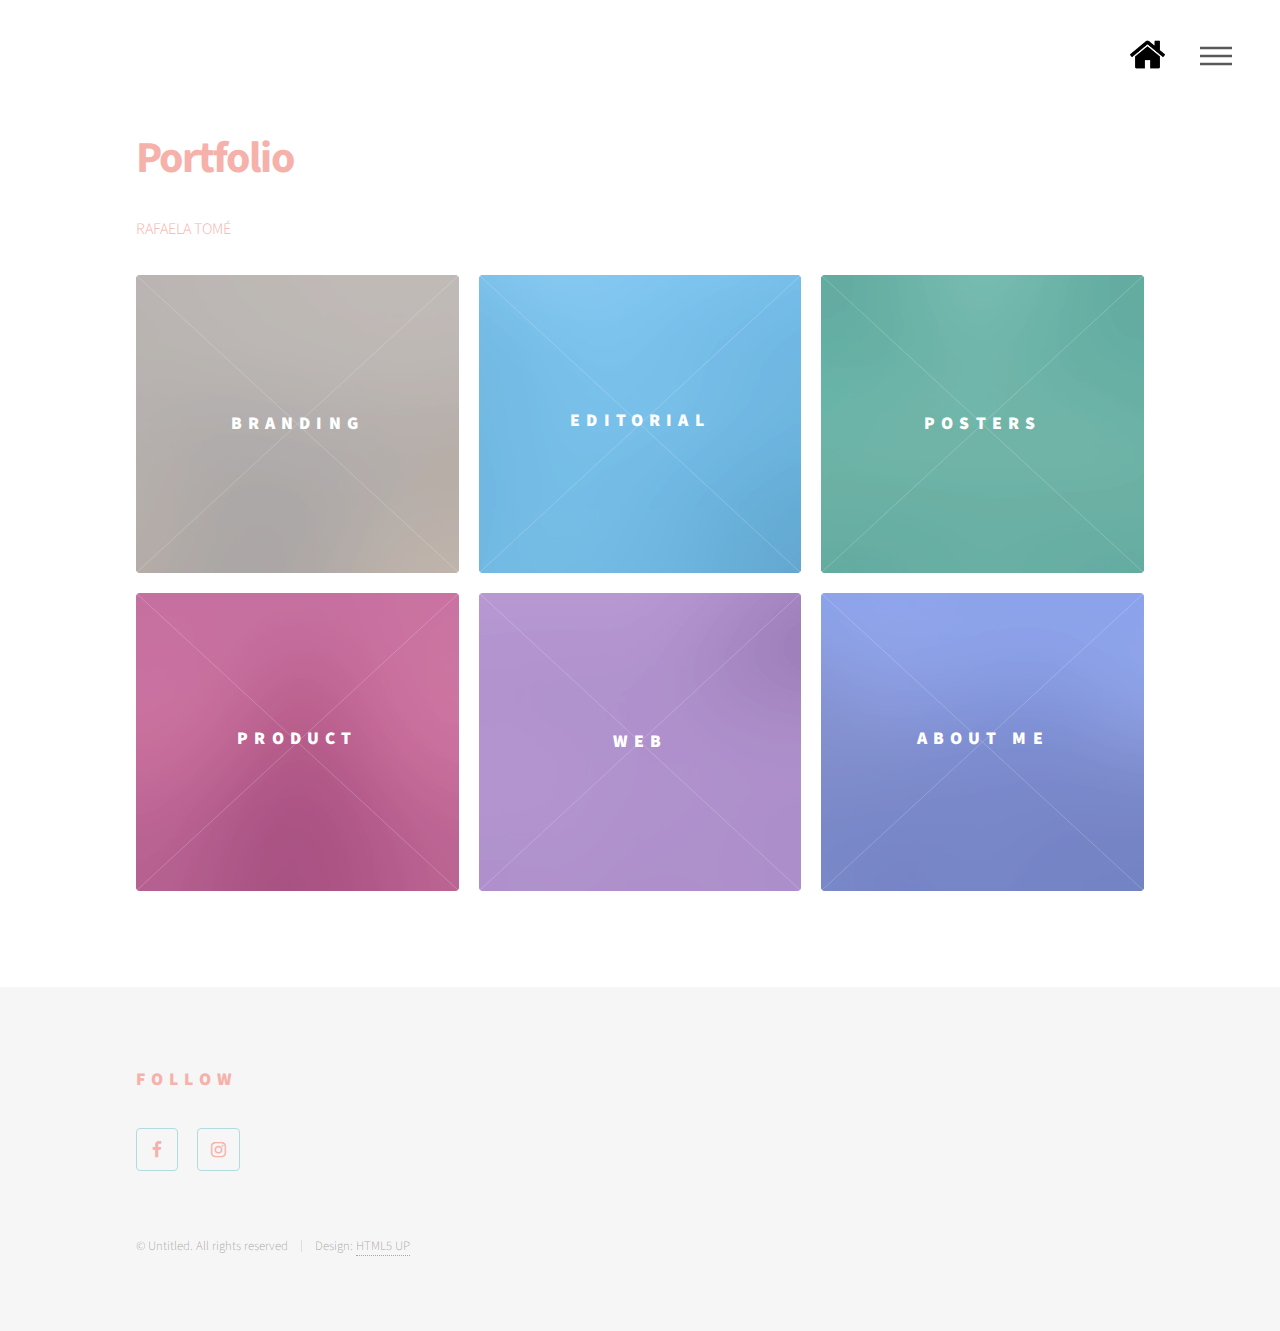
==== commit 94279e5b: "cores, nomes dos trabalhos" ====
--- a/index.html
+++ b/index.html
@@ -6,7 +6,7 @@
 -->
 <html>
 	<head>
-		<title>Portfolio</title>
+		<title>Rafaela Tomé</title>
 		<meta charset="utf-8" />
 		<meta name="viewport" content="width=device-width, initial-scale=1, user-scalable=no" />
 		<link rel="stylesheet" href="assets/css/main.css" />
@@ -23,6 +23,10 @@
 							<!-- Nav -->
 								<nav>
 									<ul>
+										<li><a href="index.html">
+  <img src="images/home.png" alt="index.html" style="width:35px;height:35px;border:0">
+</a>
+										</li>
 										<li><a href="#menu">Menu</a></li>
 									</ul>
 								</nav>
@@ -34,8 +38,12 @@
 					<nav id="menu">
 						<h2>Menu</h2>
 						<ul>
-							<li><a href="index.html">Home</a></li>
-							<li><a href="generic.html">About Me</a></li>
+							<li><a href="aboutme.html">About me</a></li>
+							<li><a href="branding.html">Branding</a></li>
+							<li><a href="editorial.html">Editorial</a></li>
+							<li><a href="posters.html">Posters</a></li>
+							<li><a href="product.html">Product</a></li>
+							<li><a href="web.html">Web</a></li>
 						</ul>
 					</nav>
 
@@ -43,17 +51,17 @@
 					<div id="main">
 						<div class="inner">
 							<header>
-								<h1>PORTFOLIO_<br />
+								<h1>Portfolio<br/>
 							</h1>
-								<p>RAFAELA TOMÉ // GRAPHIC DESIGN</p>
+								<p>RAFAELA TOMÉ</p>
 							</header>
 							<section class="tiles">
 								<article class="style1">
 									<span class="image">
 										<img src="images/pic01.jpg" alt="" />
 									</span>
-									<a href="generic.html">
-										<h2>BRANDING_</h2>
+									<a href="branding.html">
+										<h2>BRANDING</h2>
 										<div class="content">
 									</a>
 								</article>
@@ -61,8 +69,8 @@
 									<span class="image">
 										<img src="images/pic02.jpg" alt="" />
 									</span>
-									<a href="generic.html">
-										<h2>EDITORIAL_</h2>
+									<a href="editorial.html">
+										<h2>EDITORIAL</h2>
 										<div class="content">
 										</div>
 									</a>
@@ -71,8 +79,8 @@
 									<span class="image">
 										<img src="images/pic03.jpg" alt="" />
 									</span>
-									<a href="generic.html">
-										<h2>POSTERS_</h2>
+									<a href="posters.html">
+										<h2>POSTERS</h2>
 										<div class="content">
 									</a>
 								</article>
@@ -80,8 +88,8 @@
 									<span class="image">
 										<img src="images/pic04.jpg" alt="" />
 									</span>
-									<a href="generic.html">
-										<h2>PRODUCT_</h2>
+									<a href="product.html">
+										<h2>PRODUCT</h2>
 										<div class="content">
 										</div>
 									</a>
@@ -90,7 +98,7 @@
 									<span class="image">
 										<img src="images/pic05.jpg" alt="" />
 									</span>
-									<a href="generic.html">
+									<a href="web.html">
 										<h2>WEB</h2>
 										<div class="content">
 									</a>
@@ -99,8 +107,8 @@
 									<span class="image">
 										<img src="images/pic06.jpg" alt="" />
 									</span>
-									<a href="generic.html">
-										<h2>ABOUT ME_</h2>
+									<a href="aboutme.html">
+										<h2>ABOUT ME</h2>
 										<div class="content">
 										</div>
 									</a>
@@ -119,7 +127,7 @@
 								<h2>Follow</h2>
 								<ul class="icons">
 									<li><a href="https://www.facebook.com/rafaela.tome.790" class="icon style2 fa-facebook"><span class="label">Facebook</span></a></li>
-									<li><a href="#" class="icon style2 fa-instagram"><span class="label">Instagram</span></a></li>
+									<li><a href="https://www.instagram.com/rafaelaadefaria/" class="icon style2 fa-instagram"><span class="label">Instagram</span></a></li>
 								</ul>
 							</section>
 							<ul class="copyright">
--- a/assets/css/main.css
+++ b/assets/css/main.css
@@ -116,7 +116,7 @@
 /* Type */
 
 	body, input, select, textarea {
-		color: #17739f;
+		color: #f5b1aa;
 		font-family: "Source Sans Pro", Helvetica, sans-serif;
 		font-size: 16pt;
 		font-weight: 300;
@@ -145,13 +145,13 @@
 		-ms-transition: border-bottom-color 0.2s ease, color 0.2s ease;
 		transition: border-bottom-color 0.2s ease, color 0.2s ease;
 		text-decoration: none;
-		color: #585858;
+		color: #b1dcdf;
 		border-bottom: dotted 1px rgba(88, 88, 88, 0.5);
 	}
 
 		a:hover {
 			border-bottom-color: transparent;
-			color: #17739f !important;
+			color: #f5b1aa !important;
 		}
 
 	strong, b {
@@ -260,7 +260,7 @@
 	}
 
 	blockquote {
-		border-left: solid 4px #c9c9c9;
+		border-left: solid 4px ##b1dcdf;
 		font-style: italic;
 		margin: 0 0 2em 0;
 		padding: 0.5em 0 0.5em 2em;
@@ -269,7 +269,7 @@
 	code {
 		background: rgba(144, 144, 144, 0.075);
 		border-radius: 4px;
-		border: solid 1px #c9c9c9;
+		border: solid 1px ##b1dcdf;
 		font-family: "Courier New", monospace;
 		font-size: 0.9em;
 		margin: 0 0.25em;
@@ -292,7 +292,7 @@
 
 	hr {
 		border: 0;
-		border-bottom: solid 1px #c9c9c9;
+		border-bottom: solid 1px ##b1dcdf;
 		margin: 2em 0;
 	}
 
@@ -1825,7 +1825,7 @@
 			-ms-transition: background-color 0.2s ease-in-out, color 0.2s ease-in-out, border-color 0.2s ease-in-out;
 			transition: background-color 0.2s ease-in-out, color 0.2s ease-in-out, border-color 0.2s ease-in-out;
 			background-color: transparent;
-			border: solid 1px #c9c9c9;
+			border: solid 1px #b1dcdf;
 			border-radius: 4px;
 			width: 2.65em;
 			height: 2.65em;
@@ -1840,12 +1840,12 @@
 			}
 
 			.icon.style2:hover {
-				color: #17739f;
-				border-color: #17739f;
+				color: #b1dcdf;
+				border-color: #b1dcdf;
 			}
 
 			.icon.style2:active {
-				background-color: #17739f;
+				background-color: #b1dcdf;
 			}
 
 /* List */
@@ -1876,7 +1876,7 @@
 		}
 
 			ul.alt li {
-				border-top: solid 1px #c9c9c9;
+				border-top: solid 1px #b1dcdf;
 				padding: 0.5em 0;
 			}
 
@@ -2209,7 +2209,7 @@
 		input[type="checkbox"] + label,
 		input[type="radio"] + label {
 			text-decoration: none;
-			color: #585858;
+			color: #b1dcdf;
 			cursor: pointer;
 			display: inline-block;
 			font-size: 1em;
@@ -2232,7 +2232,7 @@
 			input[type="checkbox"] + label:before,
 			input[type="radio"] + label:before {
 				border-radius: 4px;
-				border: solid 1px #c9c9c9;
+				border: solid 1px #b1dcdf;
 				content: '';
 				display: inline-block;
 				height: 1.8em;
@@ -2270,7 +2270,7 @@
 
 	.box {
 		border-radius: 4px;
-		border: solid 1px #c9c9c9;
+		border: solid 1px #b1dcdf;
 		margin-bottom: 2em;
 		padding: 1.5em;
 	}
@@ -2362,13 +2362,13 @@
 	}
 
 		table tbody tr {
-			border: solid 1px #c9c9c9;
+			border: solid 1px #b1dcdf;
 			border-left: 0;
 			border-right: 0;
 		}
 
 			table tbody tr:nth-child(2n + 1) {
-				background-color: rgba(144, 144, 144, 0.075);
+				background-color: #b1dcdf;
 			}
 
 		table td {
@@ -2395,7 +2395,7 @@
 		}
 
 			table.alt tbody tr td {
-				border: solid 1px #c9c9c9;
+				border: solid 1px #b1dcdf;
 				border-left-width: 0;
 				border-top-width: 0;
 			}
@@ -2434,8 +2434,8 @@
 		background-color: transparent;
 		border-radius: 4px;
 		border: 0;
-		box-shadow: inset 0 0 0 2px #585858;
-		color: #585858 !important;
+		box-shadow: inset 0 0 0 2px #b1dcdf;
+		color: #b1dcdf!important;
 		cursor: pointer;
 		display: inline-block;
 		font-size: 0.8em;
@@ -2482,7 +2482,7 @@
 		input[type="button"]:active,
 		button:active,
 		.button:active {
-			background-color: #17739f;
+			background-color: #b1dcdf;
 		}
 
 		input[type="submit"].small,
@@ -2507,7 +2507,7 @@
 		button.primary,
 		.button.primary {
 			box-shadow: none;
-			background-color: #585858;
+			background-color: #b1dcdf;
 			color: #ffffff !important;
 		}
 
@@ -2524,7 +2524,7 @@
 			input[type="button"].primary:active,
 			button.primary:active,
 			.button.primary:active {
-				background-color: #ee5f81;
+				background-color: #b1dcdf;
 			}
 
 		input[type="submit"].disabled, input[type="submit"]:disabled,
@@ -2968,7 +2968,7 @@
 		height: 100%;
 		-webkit-overflow-scrolling: touch;
 		background: #ffffff;
-		color: #17739f;
+		color: #b1dcdf;
 		cursor: default;
 		visibility: hidden;
 		z-index: 10002;
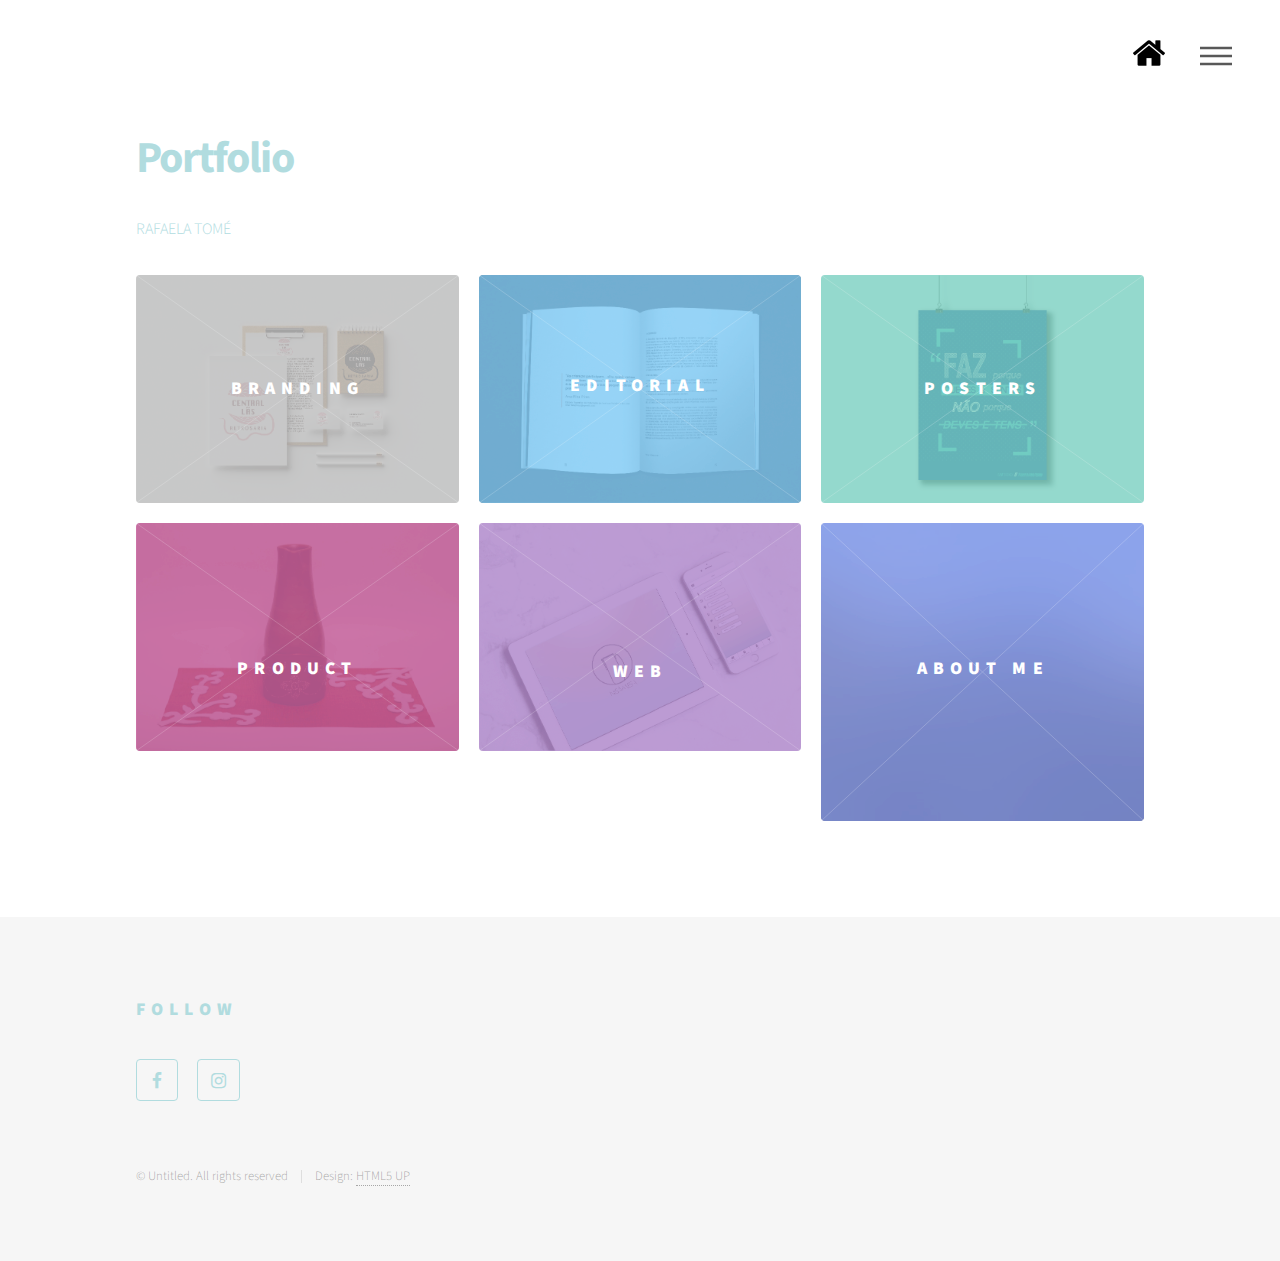
==== commit fcdc7fe9: "fotos trabalhos" ====
--- a/index.html
+++ b/index.html
@@ -24,7 +24,7 @@
 								<nav>
 									<ul>
 										<li><a href="index.html">
-  <img src="images/home.png" alt="index.html" style="width:35px;height:35px;border:0">
+  <img src="images/home.png" alt="index.html" style="width:32px;height:32px;border:0">
 </a>
 										</li>
 										<li><a href="#menu">Menu</a></li>
--- a/assets/css/main.css
+++ b/assets/css/main.css
@@ -116,7 +116,7 @@
 /* Type */
 
 	body, input, select, textarea {
-		color: #f5b1aa;
+		color: #b1dcdf;
 		font-family: "Source Sans Pro", Helvetica, sans-serif;
 		font-size: 16pt;
 		font-weight: 300;
@@ -145,7 +145,7 @@
 		-ms-transition: border-bottom-color 0.2s ease, color 0.2s ease;
 		transition: border-bottom-color 0.2s ease, color 0.2s ease;
 		text-decoration: none;
-		color: #b1dcdf;
+		color: #f5b1aa;
 		border-bottom: dotted 1px rgba(88, 88, 88, 0.5);
 	}
 
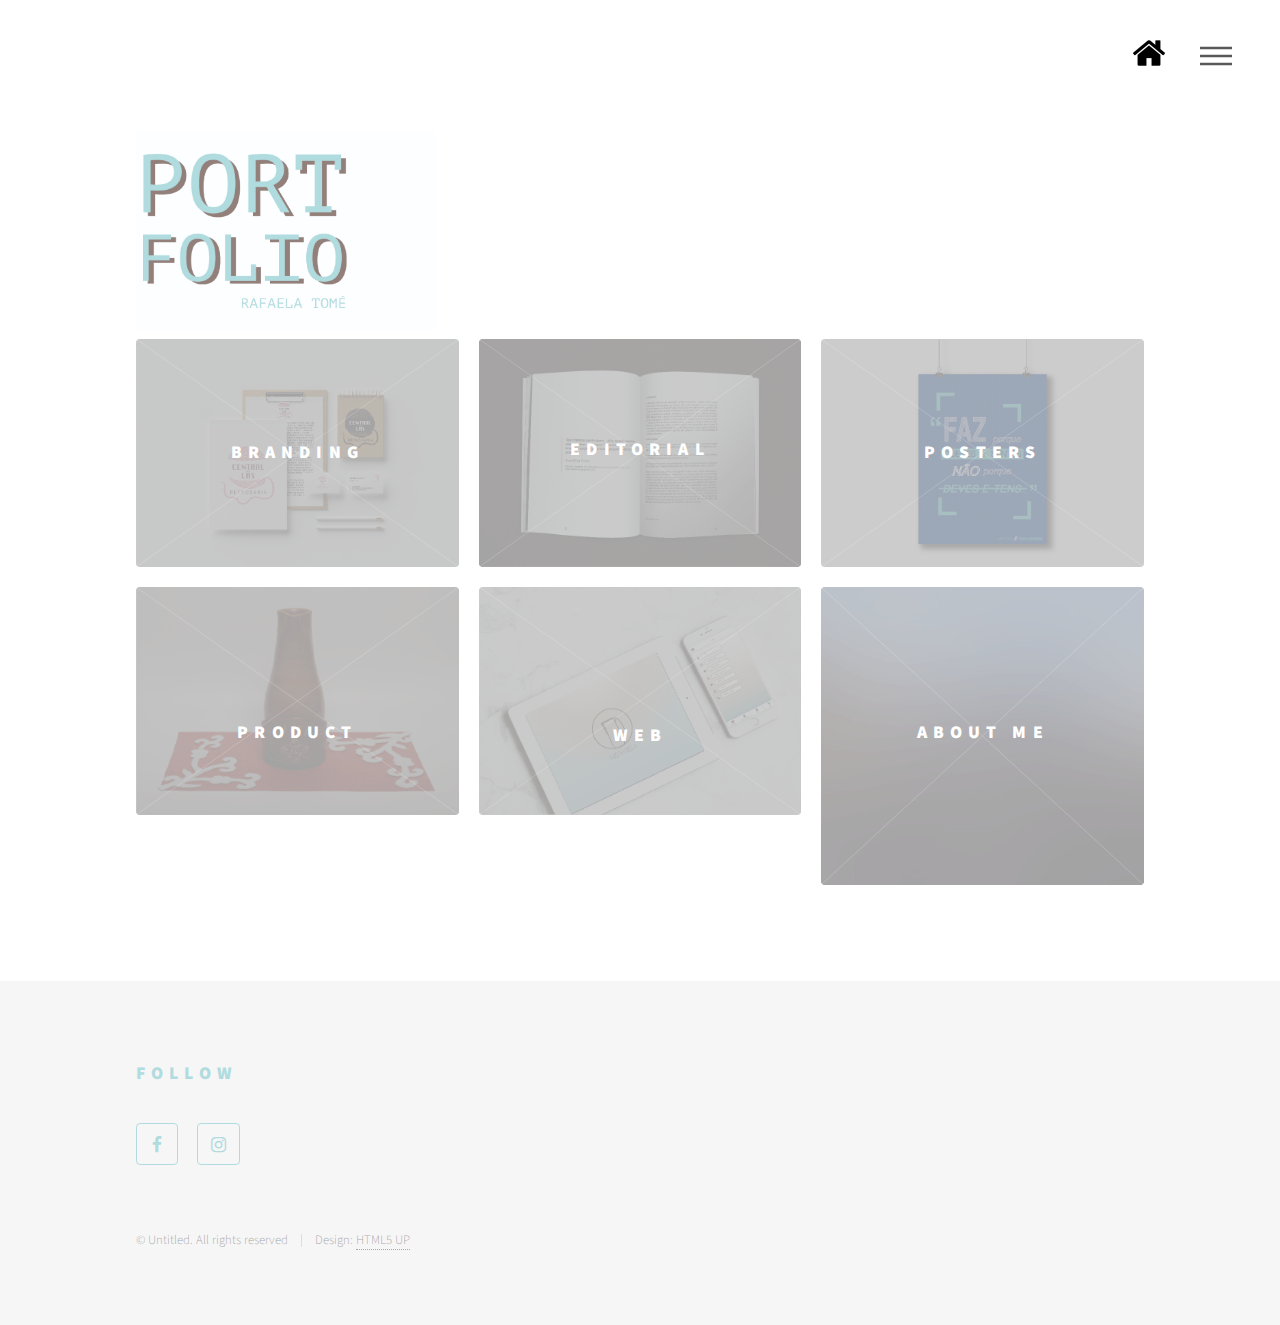
==== commit 82b8d96a: "alterações cores e fotos" ====
--- a/index.html
+++ b/index.html
@@ -24,7 +24,7 @@
 								<nav>
 									<ul>
 										<li><a href="index.html">
-  <img src="images/home.png" alt="index.html" style="width:32px;height:32px;border:0">
+  <img src="images/home.png" alt="index.html" style="width:32px;height:32px;border:0;">
 </a>
 										</li>
 										<li><a href="#menu">Menu</a></li>
@@ -51,9 +51,8 @@
 					<div id="main">
 						<div class="inner">
 							<header>
-								<h1>Portfolio<br/>
-							</h1>
-								<p>RAFAELA TOMÉ</p>
+								<img src="images/port1.jpg" alt="index.html" style="width:300px;height:200px;border:0;">
+							</a>
 							</header>
 							<section class="tiles">
 								<article class="style1">
--- a/assets/css/main.css
+++ b/assets/css/main.css
@@ -260,7 +260,7 @@
 	}
 
 	blockquote {
-		border-left: solid 4px ##b1dcdf;
+		border-left: solid 4px #b1dcdf;
 		font-style: italic;
 		margin: 0 0 2em 0;
 		padding: 0.5em 0 0.5em 2em;
@@ -292,7 +292,7 @@
 
 	hr {
 		border: 0;
-		border-bottom: solid 1px ##b1dcdf;
+		border-bottom: solid 1px #b1dcdf;
 		margin: 2em 0;
 	}
 
@@ -2246,8 +2246,8 @@
 
 		input[type="checkbox"]:checked + label:before,
 		input[type="radio"]:checked + label:before {
-			background: #585858;
-			border-color: #585858;
+			background: #b1dcdf;
+			border-color: #b1dcdf;
 			color: #ffffff;
 			content: '\f00c';
 		}
@@ -2689,23 +2689,23 @@
 			}
 
 			.tiles article.style2 > .image:before {
-				background-color: #7ecaf6;
+				background-color: #bfbfbf;
 			}
 
 			.tiles article.style3 > .image:before {
-				background-color: #7bd0c1;
+				background-color: #bfbfbf;
 			}
 
 			.tiles article.style4 > .image:before {
-				background-color: #c75b9b;
+				background-color: #bfbfbf;
 			}
 
 			.tiles article.style5 > .image:before {
-				background-color: #ae85ca;
+				background-color: #bfbfbf;
 			}
 
 			.tiles article.style6 > .image:before {
-				background-color: #8499e7;
+				background-color: #bfbfbf;
 			}
 
 			body:not(.is-touch) .tiles article:hover > .image {
